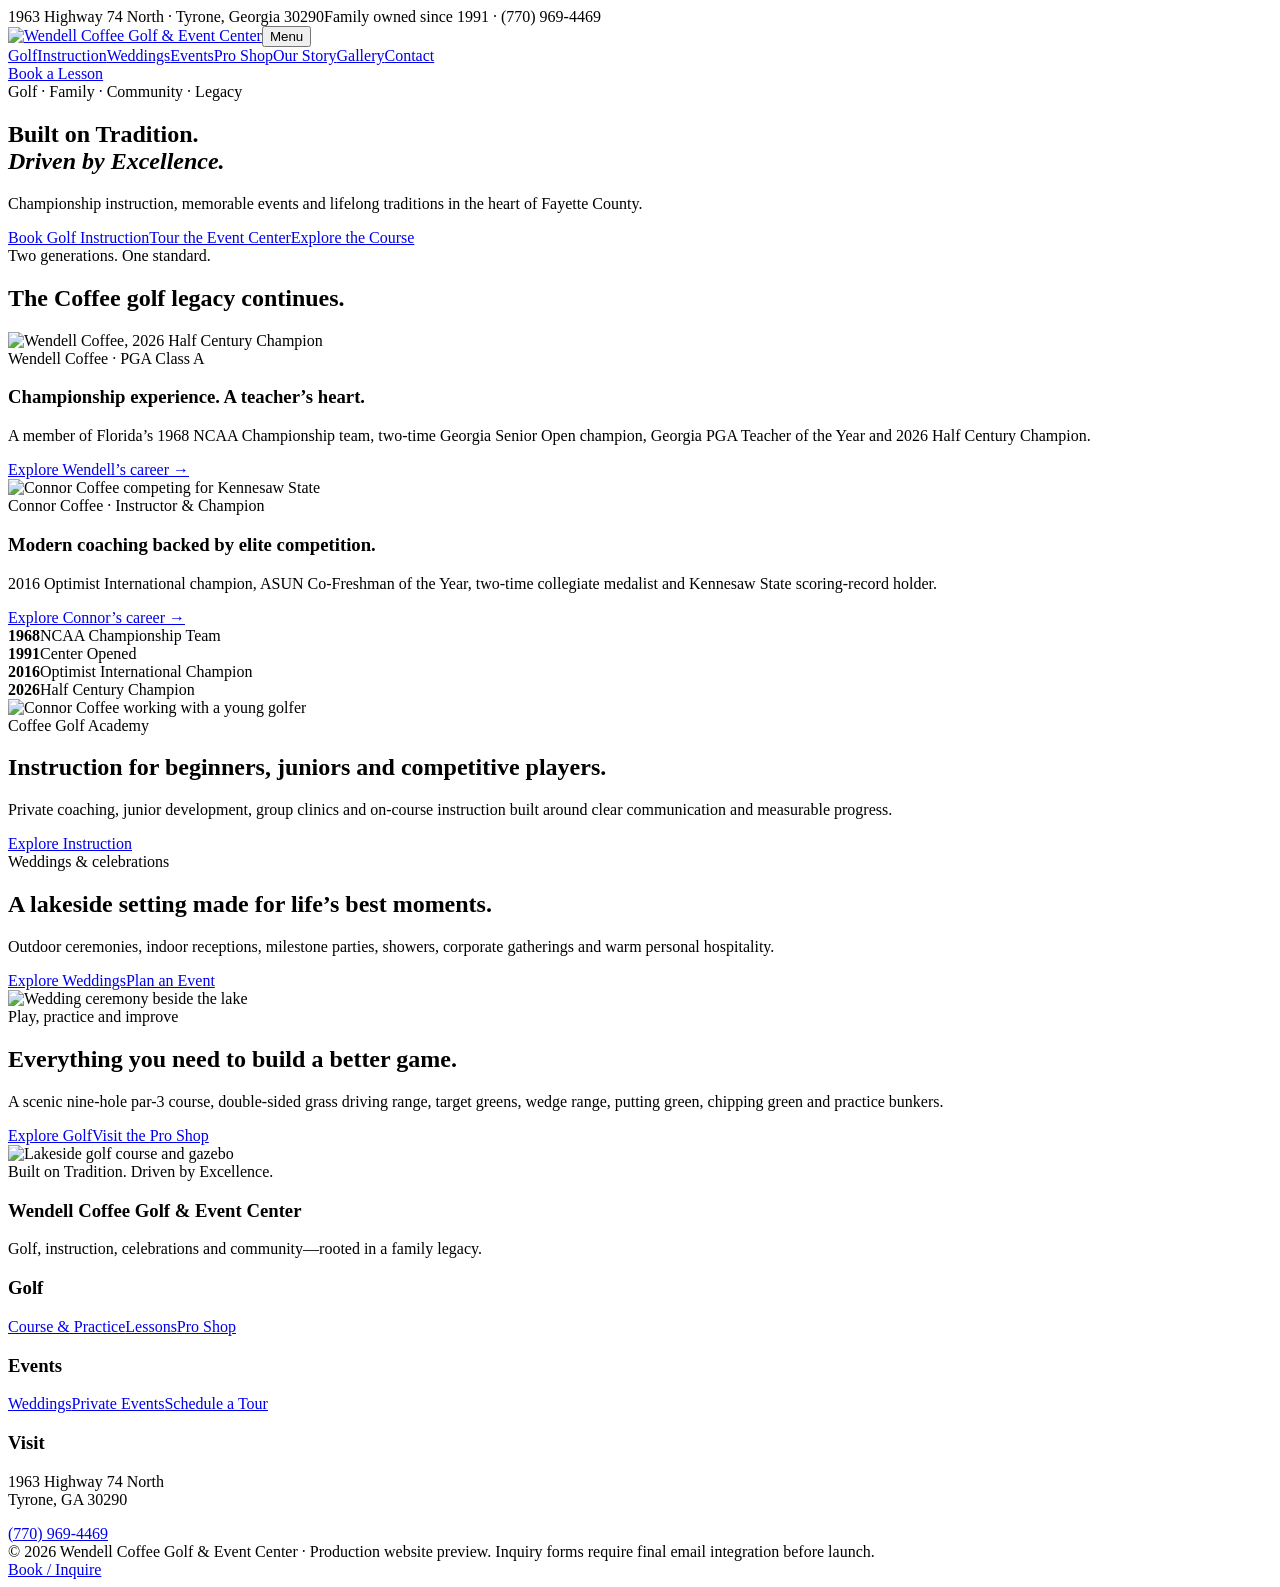
==== index.html @ 365fe8d8 "Add files via upload" ====
<!doctype html><html lang="en"><head><meta charset="utf-8"><meta name="viewport" content="width=device-width,initial-scale=1"><title>Wendell Coffee Golf & Event Center | Tyrone, Georgia</title><meta name="description" content="Golf instruction, par-3 golf, weddings and events in Tyrone, Georgia."><link rel="stylesheet" href="assets/css/site.css?v=12"></head><body><div class="top"><div class="wrap"><span>1963 Highway 74 North · Tyrone, Georgia 30290</span><span>Family owned since 1991 · (770) 969-4469</span></div></div><header class="header"><div class="wrap nav"><a class="brand brand-option3" href="index.html"><img src="assets/images/logo-option3-approved.png" alt="Wendell Coffee Golf &amp; Event Center"></a><button class="menuBtn" aria-label="Open navigation">Menu</button><nav class="links"><a href="golf.html">Golf</a><a href="academy.html">Instruction</a><a href="weddings.html">Weddings</a><a href="events.html">Events</a><a href="pro-shop.html">Pro Shop</a><a href="legacy.html">Our Story</a><a href="gallery.html">Gallery</a><a href="contact.html">Contact</a></nav><a class="btn gold" href="contact.html#lesson">Book a Lesson</a></div></header><section class="hero hero-v4" style="background-image:url('assets/images/par3-hero-ai.jpg')"><div class="wrap content"><div class="eyebrow">Golf · Family · Community · Legacy</div><h1>Built on Tradition.<br><em>Driven by Excellence.</em></h1><p>Championship instruction, memorable events and lifelong traditions in the heart of Fayette County.</p><div class="actions"><a class="btn gold" href="academy.html">Book Golf Instruction</a><a class="btn light" href="weddings.html">Tour the Event Center</a><a class="btn light" href="golf.html">Explore the Course</a></div></div></section>
<section class="section"><div class="wrap"><div class="eyebrow center">Two generations. One standard.</div><h2 class="center headline">The Coffee golf legacy continues.</h2><div class="profile-grid"><article class="profile-card"><img src="assets/images/wendell-2026.jpg" alt="Wendell Coffee, 2026 Half Century Champion"><div><div class="eyebrow">Wendell Coffee · PGA Class A</div><h3>Championship experience. A teacher’s heart.</h3><p>A member of Florida’s 1968 NCAA Championship team, two-time Georgia Senior Open champion, Georgia PGA Teacher of the Year and 2026 Half Century Champion.</p><a class="textlink" href="legacy.html#wendell">Explore Wendell’s career →</a></div></article><article class="profile-card"><img src="assets/images/connor-action-new.png" alt="Connor Coffee competing for Kennesaw State"><div><div class="eyebrow">Connor Coffee · Instructor & Champion</div><h3>Modern coaching backed by elite competition.</h3><p>2016 Optimist International champion, ASUN Co-Freshman of the Year, two-time collegiate medalist and Kennesaw State scoring-record holder.</p><a class="textlink" href="legacy.html#connor">Explore Connor’s career →</a></div></article></div><div class="stats home-stats"><div class="stat"><strong>1968</strong><span>NCAA Championship Team</span></div><div class="stat"><strong>1991</strong><span>Center Opened</span></div><div class="stat"><strong>2016</strong><span>Optimist International Champion</span></div><div class="stat"><strong>2026</strong><span>Half Century Champion</span></div></div></div></section>
<section class="section soft"><div class="wrap media-feature"><div class="media-frame contain"><img src="assets/images/connor-hero.jpg" alt="Connor Coffee working with a young golfer"></div><div><div class="eyebrow">Coffee Golf Academy</div><h2>Instruction for beginners, juniors and competitive players.</h2><p class="lead">Private coaching, junior development, group clinics and on-course instruction built around clear communication and measurable progress.</p><div class="actions"><a class="btn dark" href="academy.html">Explore Instruction</a></div></div></div></section>
<section class="section"><div class="wrap media-feature reverse"><div><div class="eyebrow">Weddings & celebrations</div><h2>A lakeside setting made for life’s best moments.</h2><p class="lead">Outdoor ceremonies, indoor receptions, milestone parties, showers, corporate gatherings and warm personal hospitality.</p><div class="actions"><a class="btn gold" href="weddings.html">Explore Weddings</a><a class="btn dark" href="events.html">Plan an Event</a></div></div><div class="media-frame contain"><img src="assets/images/wedding-lake-new.png" alt="Wedding ceremony beside the lake"></div></div></section>
<section class="section dark"><div class="wrap split reverse"><div><div class="eyebrow">Play, practice and improve</div><h2>Everything you need to build a better game.</h2><p class="lead">A scenic nine-hole par-3 course, double-sided grass driving range, target greens, wedge range, putting green, chipping green and practice bunkers.</p><div class="actions"><a class="btn gold" href="golf.html">Explore Golf</a><a class="btn light" href="pro-shop.html">Visit the Pro Shop</a></div></div><img class="wide" src="assets/images/course-lake.jpg" alt="Lakeside golf course and gazebo"></div></section><footer class="footer"><div class="wrap"><div class="footergrid"><div><div class="eyebrow">Built on Tradition. Driven by Excellence.</div><h3>Wendell Coffee Golf & Event Center</h3><p>Golf, instruction, celebrations and community—rooted in a family legacy.</p></div><div><h3>Golf</h3><a href="golf.html">Course & Practice</a><a href="academy.html">Lessons</a><a href="pro-shop.html">Pro Shop</a></div><div><h3>Events</h3><a href="weddings.html">Weddings</a><a href="events.html">Private Events</a><a href="contact.html">Schedule a Tour</a></div><div><h3>Visit</h3><p>1963 Highway 74 North<br>Tyrone, GA 30290</p><a href="tel:17709694469">(770) 969-4469</a></div></div><div class="copy">© 2026 Wendell Coffee Golf & Event Center · Production website preview. Inquiry forms require final email integration before launch.</div></div></footer><div class="mobileCta"><a class="btn gold" href="contact.html">Book / Inquire</a></div><script src="assets/js/site.js?v=12"></script></body></html>
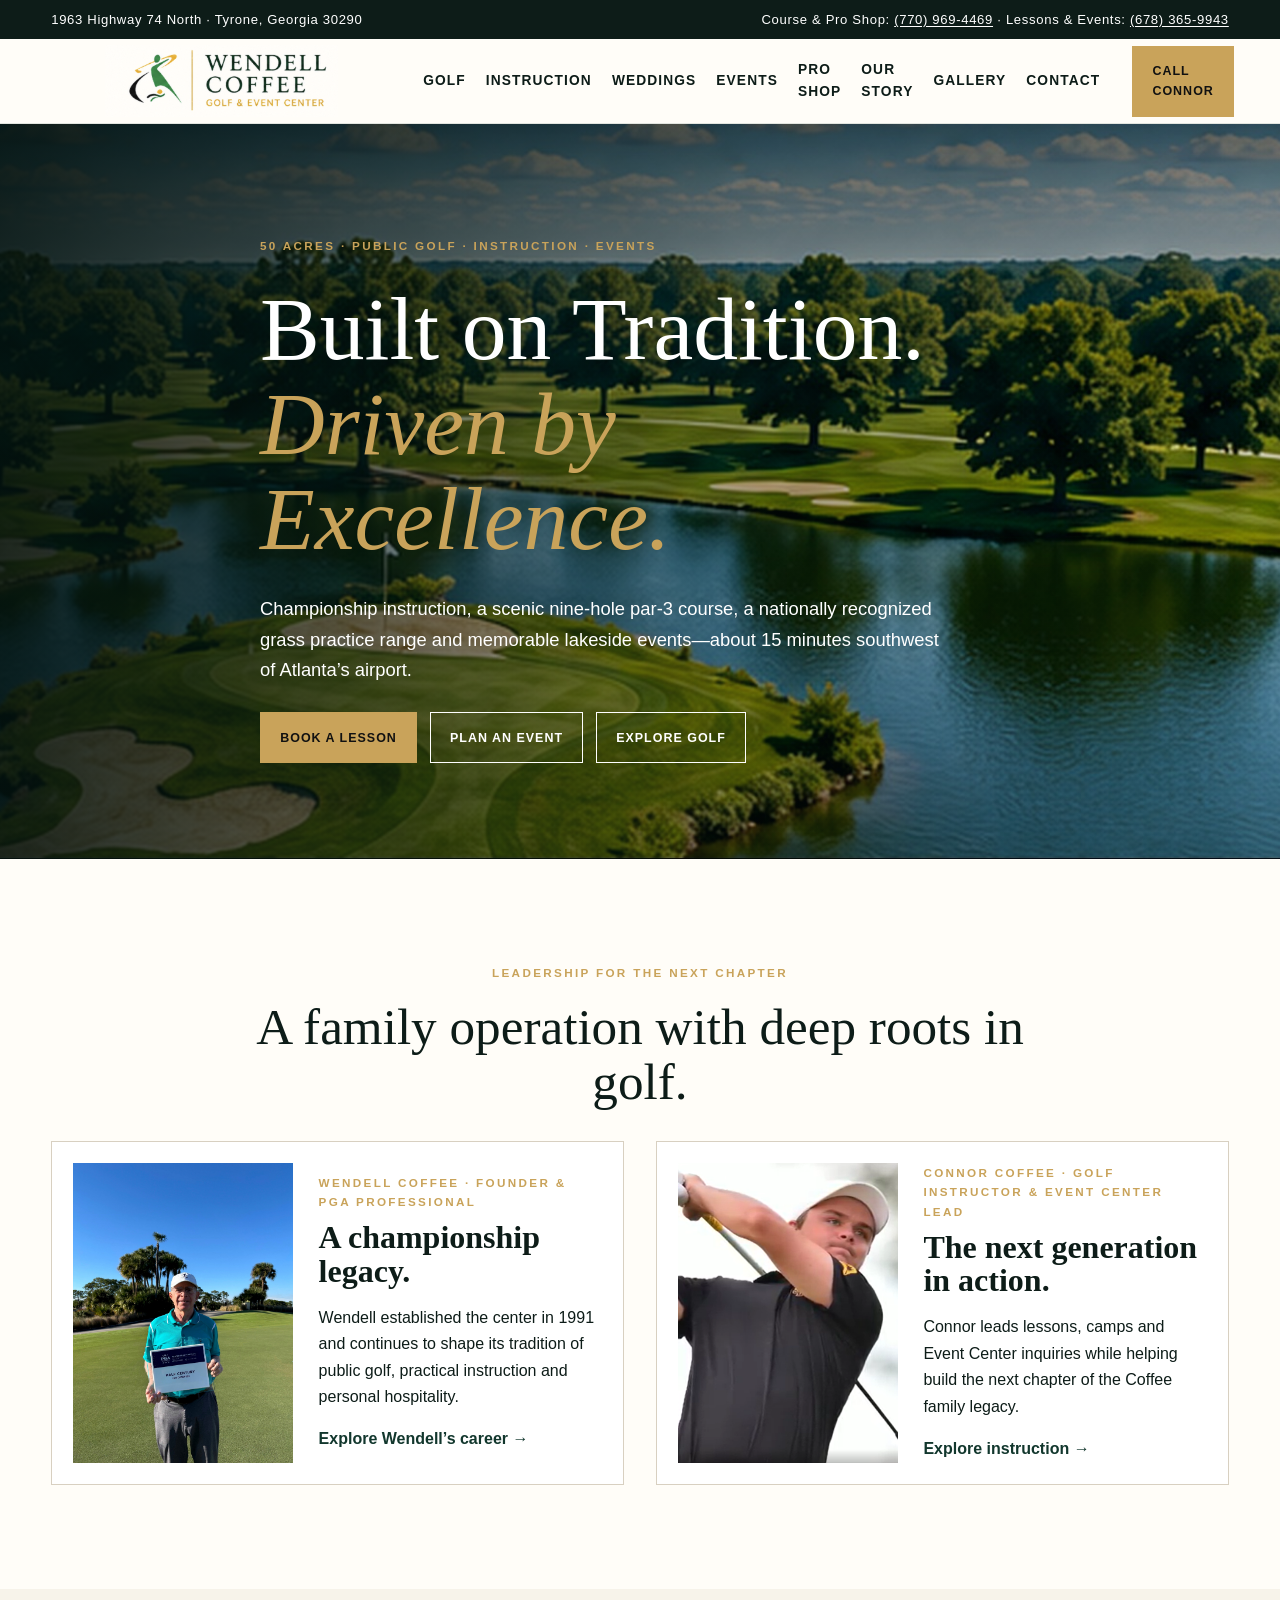
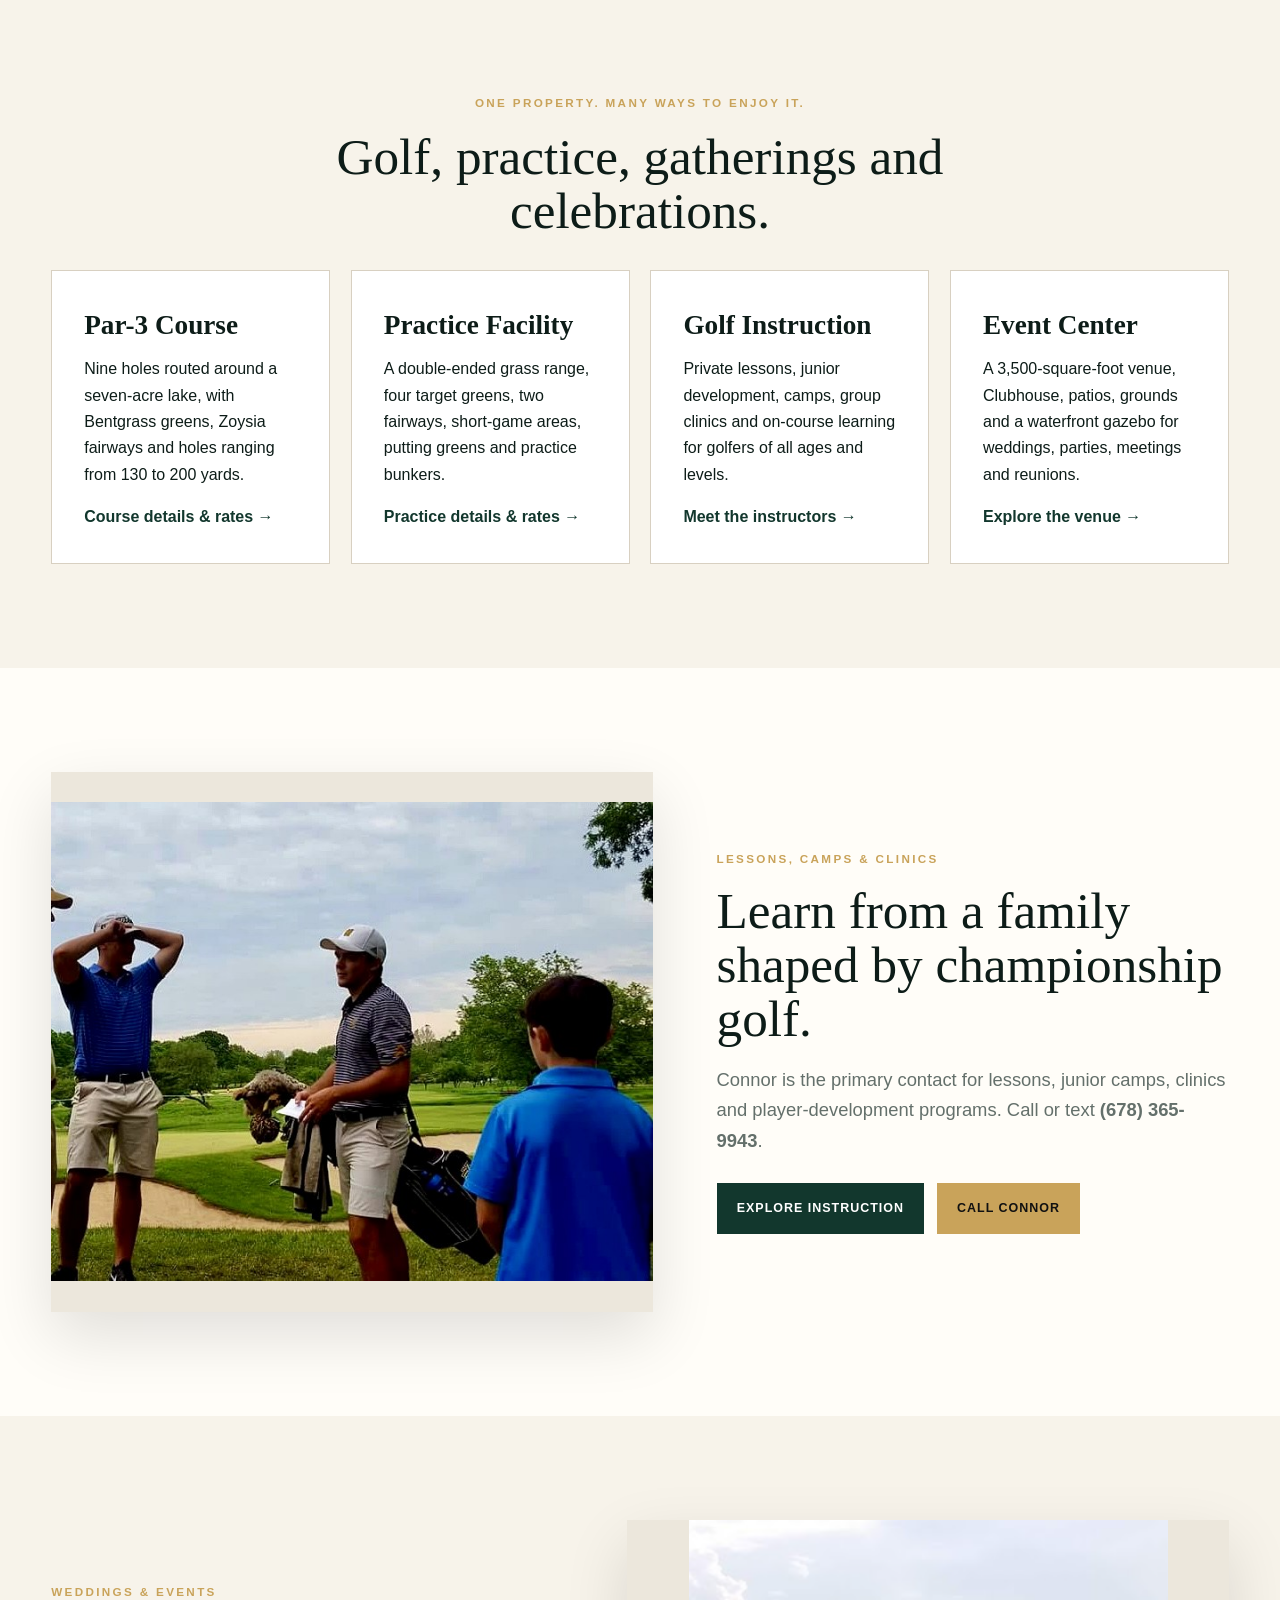
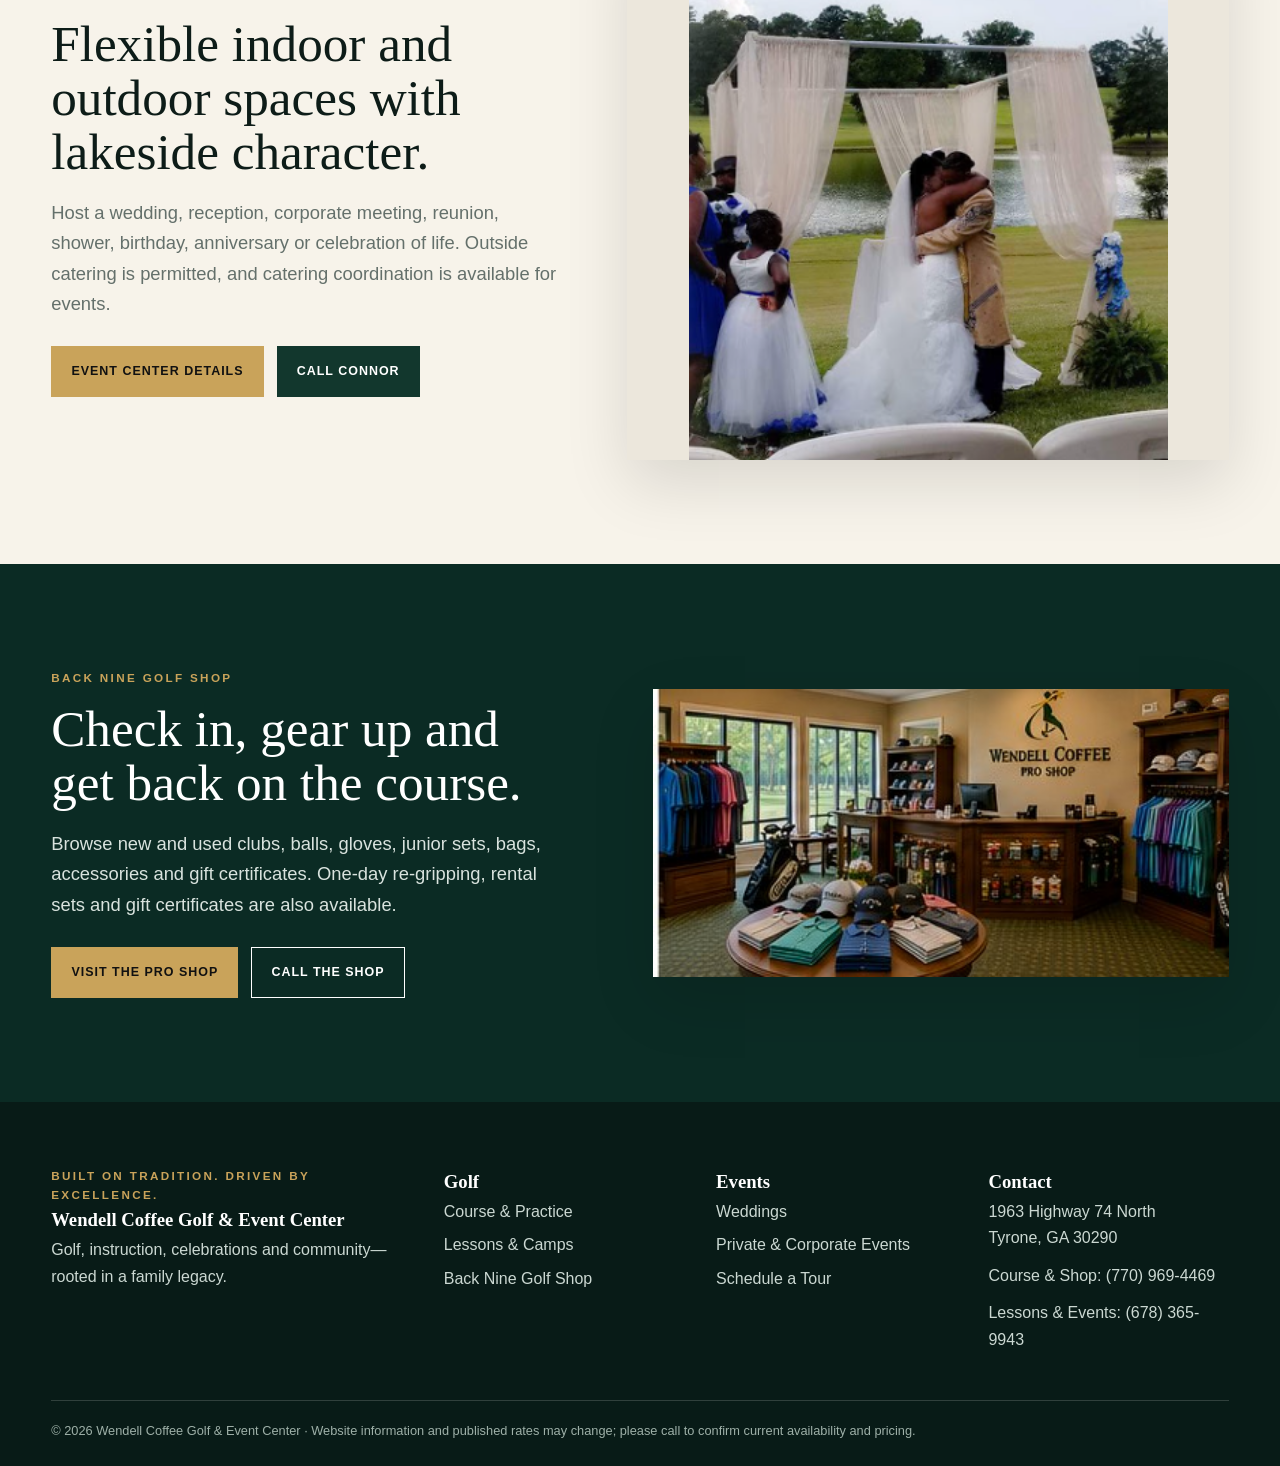
==== commit 35187781: "UPDATED FILES" ====
--- a/index.html
+++ b/index.html
@@ -1,5 +1,6 @@
-<!doctype html><html lang="en"><head><meta charset="utf-8"><meta name="viewport" content="width=device-width,initial-scale=1"><title>Wendell Coffee Golf & Event Center | Tyrone, Georgia</title><meta name="description" content="Golf instruction, par-3 golf, weddings and events in Tyrone, Georgia."><link rel="stylesheet" href="assets/css/site.css?v=12"></head><body><div class="top"><div class="wrap"><span>1963 Highway 74 North · Tyrone, Georgia 30290</span><span>Family owned since 1991 · (770) 969-4469</span></div></div><header class="header"><div class="wrap nav"><a class="brand brand-option3" href="index.html"><img src="assets/images/logo-option3-approved.png" alt="Wendell Coffee Golf &amp; Event Center"></a><button class="menuBtn" aria-label="Open navigation">Menu</button><nav class="links"><a href="golf.html">Golf</a><a href="academy.html">Instruction</a><a href="weddings.html">Weddings</a><a href="events.html">Events</a><a href="pro-shop.html">Pro Shop</a><a href="legacy.html">Our Story</a><a href="gallery.html">Gallery</a><a href="contact.html">Contact</a></nav><a class="btn gold" href="contact.html#lesson">Book a Lesson</a></div></header><section class="hero hero-v4" style="background-image:url('assets/images/par3-hero-ai.jpg')"><div class="wrap content"><div class="eyebrow">Golf · Family · Community · Legacy</div><h1>Built on Tradition.<br><em>Driven by Excellence.</em></h1><p>Championship instruction, memorable events and lifelong traditions in the heart of Fayette County.</p><div class="actions"><a class="btn gold" href="academy.html">Book Golf Instruction</a><a class="btn light" href="weddings.html">Tour the Event Center</a><a class="btn light" href="golf.html">Explore the Course</a></div></div></section>
-<section class="section"><div class="wrap"><div class="eyebrow center">Two generations. One standard.</div><h2 class="center headline">The Coffee golf legacy continues.</h2><div class="profile-grid"><article class="profile-card"><img src="assets/images/wendell-2026.jpg" alt="Wendell Coffee, 2026 Half Century Champion"><div><div class="eyebrow">Wendell Coffee · PGA Class A</div><h3>Championship experience. A teacher’s heart.</h3><p>A member of Florida’s 1968 NCAA Championship team, two-time Georgia Senior Open champion, Georgia PGA Teacher of the Year and 2026 Half Century Champion.</p><a class="textlink" href="legacy.html#wendell">Explore Wendell’s career →</a></div></article><article class="profile-card"><img src="assets/images/connor-action-new.png" alt="Connor Coffee competing for Kennesaw State"><div><div class="eyebrow">Connor Coffee · Instructor & Champion</div><h3>Modern coaching backed by elite competition.</h3><p>2016 Optimist International champion, ASUN Co-Freshman of the Year, two-time collegiate medalist and Kennesaw State scoring-record holder.</p><a class="textlink" href="legacy.html#connor">Explore Connor’s career →</a></div></article></div><div class="stats home-stats"><div class="stat"><strong>1968</strong><span>NCAA Championship Team</span></div><div class="stat"><strong>1991</strong><span>Center Opened</span></div><div class="stat"><strong>2016</strong><span>Optimist International Champion</span></div><div class="stat"><strong>2026</strong><span>Half Century Champion</span></div></div></div></section>
-<section class="section soft"><div class="wrap media-feature"><div class="media-frame contain"><img src="assets/images/connor-hero.jpg" alt="Connor Coffee working with a young golfer"></div><div><div class="eyebrow">Coffee Golf Academy</div><h2>Instruction for beginners, juniors and competitive players.</h2><p class="lead">Private coaching, junior development, group clinics and on-course instruction built around clear communication and measurable progress.</p><div class="actions"><a class="btn dark" href="academy.html">Explore Instruction</a></div></div></div></section>
-<section class="section"><div class="wrap media-feature reverse"><div><div class="eyebrow">Weddings & celebrations</div><h2>A lakeside setting made for life’s best moments.</h2><p class="lead">Outdoor ceremonies, indoor receptions, milestone parties, showers, corporate gatherings and warm personal hospitality.</p><div class="actions"><a class="btn gold" href="weddings.html">Explore Weddings</a><a class="btn dark" href="events.html">Plan an Event</a></div></div><div class="media-frame contain"><img src="assets/images/wedding-lake-new.png" alt="Wedding ceremony beside the lake"></div></div></section>
-<section class="section dark"><div class="wrap split reverse"><div><div class="eyebrow">Play, practice and improve</div><h2>Everything you need to build a better game.</h2><p class="lead">A scenic nine-hole par-3 course, double-sided grass driving range, target greens, wedge range, putting green, chipping green and practice bunkers.</p><div class="actions"><a class="btn gold" href="golf.html">Explore Golf</a><a class="btn light" href="pro-shop.html">Visit the Pro Shop</a></div></div><img class="wide" src="assets/images/course-lake.jpg" alt="Lakeside golf course and gazebo"></div></section><footer class="footer"><div class="wrap"><div class="footergrid"><div><div class="eyebrow">Built on Tradition. Driven by Excellence.</div><h3>Wendell Coffee Golf & Event Center</h3><p>Golf, instruction, celebrations and community—rooted in a family legacy.</p></div><div><h3>Golf</h3><a href="golf.html">Course & Practice</a><a href="academy.html">Lessons</a><a href="pro-shop.html">Pro Shop</a></div><div><h3>Events</h3><a href="weddings.html">Weddings</a><a href="events.html">Private Events</a><a href="contact.html">Schedule a Tour</a></div><div><h3>Visit</h3><p>1963 Highway 74 North<br>Tyrone, GA 30290</p><a href="tel:17709694469">(770) 969-4469</a></div></div><div class="copy">© 2026 Wendell Coffee Golf & Event Center · Production website preview. Inquiry forms require final email integration before launch.</div></div></footer><div class="mobileCta"><a class="btn gold" href="contact.html">Book / Inquire</a></div><script src="assets/js/site.js?v=12"></script></body></html>+<!doctype html><html lang="en"><head><meta charset="utf-8"><meta name="viewport" content="width=device-width,initial-scale=1"><title>Wendell Coffee Golf & Event Center | Tyrone, Georgia</title><meta name="description" content="Public par-3 golf, grass practice range, golf instruction, weddings and private events in Tyrone, Georgia."><link rel="stylesheet" href="assets/css/site.css?v=14"></head><body class=""><div class="top"><div class="wrap"><span>1963 Highway 74 North · Tyrone, Georgia 30290</span><span>Course & Pro Shop: <a href="tel:17709694469">(770) 969-4469</a> · Lessons & Events: <a href="tel:16783659943">(678) 365-9943</a></span></div></div><header class="header"><div class="wrap nav"><a class="brand brand-option3" href="index.html"><img src="assets/images/logo-option3-approved.png" alt="Wendell Coffee Golf &amp; Event Center"></a><button class="menuBtn" aria-label="Open navigation">Menu</button><nav class="links"><a href="golf.html">Golf</a><a href="academy.html">Instruction</a><a href="weddings.html">Weddings</a><a href="events.html">Events</a><a href="pro-shop.html">Pro Shop</a><a href="legacy.html">Our Story</a><a href="gallery.html">Gallery</a><a href="contact.html">Contact</a></nav><a class="btn gold" href="tel:16783659943">Call Connor</a></div></header><section class="hero hero-v4" style="background-image:url('assets/images/par3-hero-ai.jpg')"><div class="wrap content"><div class="eyebrow">50 acres · Public golf · Instruction · Events</div><h1>Built on Tradition.<br><em>Driven by Excellence.</em></h1><p>Championship instruction, a scenic nine-hole par-3 course, a nationally recognized grass practice range and memorable lakeside events—about 15 minutes southwest of Atlanta’s airport.</p><div class="actions"><a class="btn gold" href="tel:16783659943">Book a Lesson</a><a class="btn light" href="events.html">Plan an Event</a><a class="btn light" href="golf.html">Explore Golf</a></div></div></section>
+<section class="section"><div class="wrap"><div class="eyebrow center">Leadership for the next chapter</div><h2 class="center headline">A family operation with deep roots in golf.</h2><div class="profile-grid"><article class="profile-card"><img src="assets/images/wendell-2026.jpg" alt="Wendell Coffee"><div><div class="eyebrow">Wendell Coffee · Founder & PGA Professional</div><h3>A championship legacy.</h3><p>Wendell established the center in 1991 and continues to shape its tradition of public golf, practical instruction and personal hospitality.</p><a class="textlink" href="legacy.html#wendell">Explore Wendell’s career →</a></div></article><article class="profile-card"><img src="assets/images/connor-action-new.png" alt="Connor Coffee"><div><div class="eyebrow">Connor Coffee · Golf Instructor & Event Center Lead</div><h3>The next generation in action.</h3><p>Connor leads lessons, camps and Event Center inquiries while helping build the next chapter of the Coffee family legacy.</p><a class="textlink" href="academy.html">Explore instruction →</a></div></article></div></div></section>
+<section class="section soft"><div class="wrap"><div class="eyebrow center">One property. Many ways to enjoy it.</div><h2 class="center headline">Golf, practice, gatherings and celebrations.</h2><div class="cards four"><article class="card"><h3>Par-3 Course</h3><p>Nine holes routed around a seven-acre lake, with Bentgrass greens, Zoysia fairways and holes ranging from 130 to 200 yards.</p><a class="textlink" href="golf.html">Course details & rates →</a></article><article class="card"><h3>Practice Facility</h3><p>A double-ended grass range, four target greens, two fairways, short-game areas, putting greens and practice bunkers.</p><a class="textlink" href="golf.html#range">Practice details & rates →</a></article><article class="card"><h3>Golf Instruction</h3><p>Private lessons, junior development, camps, group clinics and on-course learning for golfers of all ages and levels.</p><a class="textlink" href="academy.html">Meet the instructors →</a></article><article class="card"><h3>Event Center</h3><p>A 3,500-square-foot venue, Clubhouse, patios, grounds and a waterfront gazebo for weddings, parties, meetings and reunions.</p><a class="textlink" href="events.html">Explore the venue →</a></article></div></div></section>
+<section class="section"><div class="wrap media-feature"><div class="media-frame contain"><img src="assets/images/connor-hero.jpg" alt="Golf instruction with Connor Coffee"></div><div><div class="eyebrow">Lessons, camps & clinics</div><h2>Learn from a family shaped by championship golf.</h2><p class="lead">Connor is the primary contact for lessons, junior camps, clinics and player-development programs. Call or text <a href="tel:16783659943"><strong>(678) 365-9943</strong></a>.</p><div class="actions"><a class="btn dark" href="academy.html">Explore Instruction</a><a class="btn gold" href="tel:16783659943">Call Connor</a></div></div></div></section>
+<section class="section soft"><div class="wrap media-feature reverse"><div><div class="eyebrow">Weddings & events</div><h2>Flexible indoor and outdoor spaces with lakeside character.</h2><p class="lead">Host a wedding, reception, corporate meeting, reunion, shower, birthday, anniversary or celebration of life. Outside catering is permitted, and catering coordination is available for events.</p><div class="actions"><a class="btn gold" href="events.html">Event Center Details</a><a class="btn dark" href="tel:16783659943">Call Connor</a></div></div><div class="media-frame contain"><img src="assets/images/wedding-lake-new.png" alt="Lakeside wedding ceremony"></div></div></section>
+<section class="section dark"><div class="wrap split reverse"><div><div class="eyebrow">Back Nine Golf Shop</div><h2>Check in, gear up and get back on the course.</h2><p class="lead">Browse new and used clubs, balls, gloves, junior sets, bags, accessories and gift certificates. One-day re-gripping, rental sets and gift certificates are also available.</p><div class="actions"><a class="btn gold" href="pro-shop.html">Visit the Pro Shop</a><a class="btn light" href="tel:17709694469">Call the Shop</a></div></div><img class="wide" src="assets/images/proshop-interior.jpg" alt="Back Nine Golf Shop"></div></section><footer class="footer"><div class="wrap"><div class="footergrid"><div><div class="eyebrow">Built on Tradition. Driven by Excellence.</div><h3>Wendell Coffee Golf &amp; Event Center</h3><p>Golf, instruction, celebrations and community—rooted in a family legacy.</p></div><div><h3>Golf</h3><a href="golf.html">Course & Practice</a><a href="academy.html">Lessons & Camps</a><a href="pro-shop.html">Back Nine Golf Shop</a></div><div><h3>Events</h3><a href="weddings.html">Weddings</a><a href="events.html">Private & Corporate Events</a><a href="contact.html">Schedule a Tour</a></div><div><h3>Contact</h3><p>1963 Highway 74 North<br>Tyrone, GA 30290</p><a href="tel:17709694469">Course & Shop: (770) 969-4469</a><a href="tel:16783659943">Lessons & Events: (678) 365-9943</a></div></div><div class="copy">© 2026 Wendell Coffee Golf & Event Center · Website information and published rates may change; please call to confirm current availability and pricing.</div></div></footer><div class="mobileCta"><a class="btn gold" href="tel:16783659943">Call Connor</a></div><script src="assets/js/site.js?v=14"></script></body></html>
--- a/assets/css/site.css
+++ b/assets/css/site.css
@@ -0,0 +1,49 @@
+
+:root{--ink:#0d1c18;--forest:#12372d;--forest2:#0b2b24;--gold:#c9a35a;--ivory:#f7f3ea;--paper:#fffdf8;--muted:#64706b;--line:#d8d0c1;--shadow:0 24px 60px rgba(0,0,0,.12)}
+*{box-sizing:border-box}html{scroll-behavior:smooth}body{margin:0;font-family:Inter,Arial,sans-serif;color:var(--ink);background:var(--paper);line-height:1.65}img{display:block;width:100%}a{color:inherit;text-decoration:none}.wrap{width:min(1180px,92vw);margin:auto}.top{background:var(--ink);color:#fff;font-size:.82rem;letter-spacing:.05em}.top .wrap{display:flex;justify-content:space-between;padding:.55rem 0}.header{position:sticky;top:0;z-index:20;background:rgba(255,253,248,.96);backdrop-filter:blur(14px);border-bottom:1px solid rgba(18,55,45,.12)}.nav{display:flex;align-items:center;gap:2rem;min-height:84px}.brand{display:flex;align-items:center;gap:.9rem;margin-right:auto}.brand img{width:56px;height:56px;object-fit:contain}.brand strong{display:block;font-family:Georgia,serif;font-size:1.18rem;letter-spacing:.03em}.brand small{display:block;text-transform:uppercase;letter-spacing:.15em;font-size:.65rem}.links{display:flex;gap:1.25rem;align-items:center}.links a{font-size:.86rem;text-transform:uppercase;letter-spacing:.08em;font-weight:700}.links a:hover{color:var(--gold)}.menuBtn{display:none}.btn{display:inline-flex;align-items:center;justify-content:center;padding:.88rem 1.2rem;border:1px solid var(--forest);font-weight:800;text-transform:uppercase;letter-spacing:.08em;font-size:.78rem;transition:.25s}.btn:hover{transform:translateY(-2px)}.btn.gold{background:var(--gold);border-color:var(--gold);color:#111}.btn.dark{background:var(--forest);color:#fff}.btn.light{border-color:#fff;color:#fff}.hero{min-height:78vh;display:flex;align-items:flex-end;position:relative;background-size:cover;background-position:center}.hero:after{content:"";position:absolute;inset:0;background:linear-gradient(90deg,rgba(3,18,15,.88),rgba(3,18,15,.3) 60%,rgba(3,18,15,.15))}.hero .content{position:relative;z-index:1;color:#fff;padding:7rem 0 6rem;max-width:760px}.eyebrow{text-transform:uppercase;letter-spacing:.2em;font-weight:800;font-size:.73rem;color:var(--gold)}h1,h2,h3{font-family:Georgia,serif;line-height:1.06;margin:.3em 0}.hero h1{font-size:clamp(3rem,7vw,6.8rem);font-weight:500}.hero h1 em{color:var(--gold);font-weight:400}.hero p{font-size:1.15rem;max-width:680px}.actions{display:flex;gap:.8rem;flex-wrap:wrap;margin-top:1.7rem}.section{padding:6.5rem 0}.section.dark{background:var(--forest2);color:#fff}.section.soft{background:var(--ivory)}.section h2{font-size:clamp(2.2rem,4vw,4.4rem);font-weight:500}.lead{font-size:1.15rem;color:var(--muted)}.dark .lead{color:#d9e3de}.split{display:grid;grid-template-columns:1.05fr .95fr;gap:5rem;align-items:center}.split.reverse{grid-template-columns:.95fr 1.05fr}.portrait{min-height:580px;object-fit:cover;box-shadow:var(--shadow)}.wide{aspect-ratio:16/8;object-fit:cover;box-shadow:var(--shadow)}.story-image{min-height:520px;object-fit:cover}.feature-band{position:relative;min-height:620px;background-size:cover;background-position:center;display:flex;align-items:center}.feature-band:after{content:"";position:absolute;inset:0;background:linear-gradient(90deg,rgba(5,20,16,.86),rgba(5,20,16,.2))}.feature-band .panel{position:relative;z-index:1;color:#fff;width:min(600px,90vw);margin-left:max(4vw,calc((100vw - 1180px)/2));padding:3rem;background:rgba(7,31,25,.72);border-left:4px solid var(--gold);backdrop-filter:blur(8px)}.feature-band h2{font-size:clamp(2.4rem,5vw,4.8rem)}.stats{display:flex;justify-content:space-between;gap:1rem;flex-wrap:wrap;border-top:1px solid rgba(255,255,255,.25);border-bottom:1px solid rgba(255,255,255,.25);padding:2rem 0}.stat strong{display:block;font-family:Georgia,serif;font-size:2.6rem;color:var(--gold)}.stat span{font-size:.8rem;text-transform:uppercase;letter-spacing:.11em}.pagehero{min-height:56vh;display:flex;align-items:flex-end;position:relative;background-size:cover;background-position:center}.pagehero:after{content:"";position:absolute;inset:0;background:linear-gradient(0deg,rgba(3,20,16,.9),rgba(3,20,16,.12))}.pagehero .content{position:relative;z-index:1;color:#fff;padding:5rem 0}.pagehero h1{font-size:clamp(3.1rem,6vw,6rem)}.stack{display:flex;flex-direction:column;gap:6rem}.stack article{display:grid;grid-template-columns:1.1fr .9fr;gap:4rem;align-items:center}.stack article:nth-child(even){grid-template-columns:.9fr 1.1fr}.stack article:nth-child(even) img{order:2}.stack img{aspect-ratio:16/10;object-fit:cover;box-shadow:var(--shadow)}.timeline{border-left:2px solid var(--gold);padding-left:2rem}.timeline .item{margin:0 0 2.4rem}.timeline strong{color:var(--gold);font-size:1.4rem}.quote{font-family:Georgia,serif;font-size:2rem;line-height:1.3;border-left:4px solid var(--gold);padding-left:2rem}.gallery-flow{display:flex;flex-direction:column;gap:5rem}.gallery-item{display:grid;grid-template-columns:1fr .65fr;gap:3rem;align-items:center}.gallery-item:nth-child(even){grid-template-columns:.65fr 1fr}.gallery-item:nth-child(even) img{order:2}.gallery-item img{max-height:760px;object-fit:cover;box-shadow:var(--shadow)}.caption h3{font-size:2rem}.tag{font-size:.75rem;text-transform:uppercase;letter-spacing:.16em;color:var(--gold);font-weight:800}.form{display:grid;gap:1rem}.form input,.form textarea,.form select{padding:1rem;border:1px solid var(--line);background:#fff;font:inherit}.form textarea{min-height:150px}.footer{background:#081b17;color:#fff;padding:4rem 0 1.5rem}.footergrid{display:grid;grid-template-columns:1.5fr 1fr 1fr 1fr;gap:2rem}.footer a,.footer p{display:block;color:#cbd8d2;margin:.45rem 0}.copy{border-top:1px solid rgba(255,255,255,.16);margin-top:2.5rem;padding-top:1.2rem;color:#9eb0a8;font-size:.8rem}.notice{background:#f0e6d1;border-left:4px solid var(--gold);padding:1rem 1.2rem}.cards{display:grid;grid-template-columns:repeat(3,1fr);gap:1.3rem}.card{background:#fff;padding:2rem;border:1px solid var(--line)}.card h3{font-size:1.7rem}.mobileCta{display:none}
+@media(max-width:900px){.links{display:none;position:absolute;left:0;right:0;top:84px;background:var(--paper);padding:1rem 4vw;flex-direction:column;align-items:flex-start;border-bottom:1px solid var(--line)}.links.open{display:flex}.menuBtn{display:block;border:1px solid var(--forest);background:transparent;padding:.7rem}.nav>.btn{display:none}.split,.split.reverse,.stack article,.stack article:nth-child(even),.gallery-item,.gallery-item:nth-child(even),.footergrid,.cards{grid-template-columns:1fr}.stack article:nth-child(even) img,.gallery-item:nth-child(even) img{order:0}.hero{min-height:70vh}.hero .content{padding:5rem 0}.section{padding:4.2rem 0}.portrait{min-height:420px}.feature-band .panel{margin:2rem;width:auto}.top .wrap{flex-direction:column;gap:.2rem}.mobileCta{display:block;position:fixed;bottom:16px;right:16px;z-index:30}.mobileCta .btn{box-shadow:0 8px 25px rgba(0,0,0,.25)}}
+
+/* v4 refinement */
+.hero-v4{background-position:center 48%}.center{text-align:center}.headline{max-width:820px;margin:.35em auto 2rem}.profile-grid{display:grid;grid-template-columns:1fr 1fr;gap:2rem}.profile-card{display:grid;grid-template-columns:220px 1fr;gap:1.6rem;align-items:center;border:1px solid var(--line);background:#fff;padding:1.3rem}.profile-card img{width:220px;height:300px;object-fit:cover}.profile-card h3{font-size:2rem}.textlink{font-weight:800;color:var(--forest)}.home-stats{margin-top:3rem;color:var(--ink)}.home-stats .stat span{color:var(--muted)}.media-feature{display:grid;grid-template-columns:1.08fr .92fr;gap:4rem;align-items:center}.media-feature.reverse{grid-template-columns:.92fr 1.08fr}.media-feature.reverse>div:first-child{order:1}.media-feature.reverse>.media-frame{order:2}.media-frame{height:540px;background:#e8e4da;overflow:hidden;box-shadow:var(--shadow)}.media-frame img{width:100%;height:100%;object-fit:cover}.media-frame.contain img{object-fit:contain;background:#ece7dc}.academy-hero{background-position:center 40%}.wedding-pagehero{background-position:center 44%}.portrait-fit{object-position:center 30%}.fit-contain{object-fit:contain!important;background:#eee8dc}.cards.four{grid-template-columns:repeat(4,1fr)}.checklist{padding-left:1.2rem}.checklist li{margin:.5rem 0}.event-grid{display:grid;grid-template-columns:repeat(3,1fr);gap:1.5rem}.event-grid article{background:#fff;border:1px solid var(--line);padding-bottom:1.3rem}.event-grid img{aspect-ratio:4/3;object-fit:cover}.event-grid h3,.event-grid p{margin-left:1.2rem;margin-right:1.2rem}.gallery-grid{display:grid;grid-template-columns:repeat(3,1fr);gap:1.3rem}.gallery-grid figure{margin:0;background:#fff;border:1px solid var(--line);overflow:hidden}.gallery-grid img{width:100%;height:320px;object-fit:cover}.gallery-grid figcaption{padding:1rem 1.1rem;font-family:Georgia,serif;font-size:1.05rem}.gallery-grid figcaption span{display:block;color:var(--gold);font-family:Inter,Arial,sans-serif;text-transform:uppercase;letter-spacing:.14em;font-size:.7rem;font-weight:800;margin-bottom:.25rem}.stack article img.fit-contain{height:520px;aspect-ratio:auto}.pagehero{background-color:#15382f}.pagehero .content{max-width:780px}.pagehero h1{text-shadow:0 3px 20px rgba(0,0,0,.5)}
+@media(max-width:1050px){.profile-card{grid-template-columns:160px 1fr}.profile-card img{width:160px;height:240px}.cards.four{grid-template-columns:repeat(2,1fr)}}
+@media(max-width:900px){.profile-grid,.media-feature,.media-feature.reverse,.event-grid,.gallery-grid{grid-template-columns:1fr}.media-feature.reverse>div:first-child,.media-feature.reverse>.media-frame{order:initial}.profile-card{grid-template-columns:130px 1fr}.profile-card img{width:130px;height:190px}.media-frame{height:380px}.gallery-grid{grid-template-columns:repeat(2,1fr)}.gallery-grid img{height:260px}}
+@media(max-width:580px){.profile-card{grid-template-columns:1fr}.profile-card img{width:100%;height:340px}.cards.four,.gallery-grid{grid-template-columns:1fr}.gallery-grid img{height:300px}}
+
+/* v5 production punch-list refinements */
+.hero-v4{background-position:center 48%}
+.pagehero[style*="par3-hero-ai"]{background-position:center 52%}
+.wedding-pagehero{background-position:center 50%}
+.pagehero[style*="events-reception-ai"]{background-position:center 48%}
+.stack img,.event-grid img,.gallery-grid img{aspect-ratio:16/9;object-fit:cover}
+.stack article img.fit-contain{height:auto;aspect-ratio:16/9;object-fit:cover!important;background:transparent}
+.gallery-grid img{height:auto;aspect-ratio:16/9}
+.event-grid img{height:auto}
+.media-frame img{object-position:center}
+
+/* v6 requested image-fit corrections */
+.gallery-grid img.full-view{object-fit:contain;background:#10251f}
+.stack img.full-view{object-fit:contain!important;background:#10251f}
+.pagehero[style*="events-hero-v6"]{background-position:center 50%}
+
+/* Version 7 refinements */
+.brand img{background:#fffdf8;border-radius:12px;padding:3px;box-shadow:0 1px 5px rgba(0,0,0,.08)}
+.pagehero[style*="events-hero-v7"]{background-position:center 48%}
+
+/* Version 8 refinements */
+.brand img{background:transparent;border-radius:0;padding:0;box-shadow:none;image-rendering:auto}
+.pagehero[style*="events-hero-v8"]{background-position:center 52%}
+
+/* Version 10: selected Option 3 primary logo */
+.brand-option3{display:flex;align-items:center;flex:0 0 auto;margin-right:auto}.brand-option3 img{width:330px;height:auto;max-height:72px;object-fit:contain}@media (max-width:1180px){.brand-option3 img{width:265px}.nav{gap:1rem}}@media (max-width:760px){.brand-option3 img{width:220px;max-height:62px}}@media (max-width:440px){.brand-option3 img{width:185px}}
+
+/* Version 11: approved Option 3 logo image, no overlays */
+.brand-option3{display:flex;align-items:center;flex:0 0 auto;margin-right:auto;overflow:visible}
+.brand-option3 img{display:block;width:340px!important;height:auto!important;max-height:72px!important;object-fit:contain!important;background:transparent!important;border:0!important;border-radius:0!important;padding:0!important;box-shadow:none!important;filter:none!important;mix-blend-mode:normal!important;opacity:1!important}
+@media(max-width:1180px){.brand-option3 img{width:270px!important}}
+@media(max-width:760px){.brand-option3 img{width:220px!important;max-height:62px!important}}
+@media(max-width:440px){.brand-option3 img{width:185px!important}}
+
+/* Version 13: production information, leadership and pricing */
+.top a{color:#fff;text-decoration:underline;text-underline-offset:2px}.leadership-note{margin:2.2rem auto 0;padding:1.5rem 1.8rem;border-left:4px solid var(--gold);background:var(--ivory);max-width:820px}.leadership-note strong{font-family:Georgia,serif;font-size:1.6rem;margin-right:.7rem}.leadership-note span{color:var(--gold);font-weight:800;text-transform:uppercase;letter-spacing:.08em;font-size:.75rem}.leadership-note p{margin:.45rem 0 0}.price-grid{display:grid;grid-template-columns:repeat(4,1fr);gap:1.2rem}.price-card{background:#fff;border:1px solid var(--line);padding:1.6rem;text-align:center}.price-card h3{font-size:1.35rem}.price-card strong{display:block;font-family:Georgia,serif;color:var(--forest);font-size:2.25rem;line-height:1.1;margin:.5rem 0 .1rem}.price-card span{display:block;color:var(--muted);font-size:.85rem;margin-bottom:.5rem}.dark-prices .price-card{background:rgba(255,255,255,.06);border-color:rgba(255,255,255,.2)}.dark-prices .price-card strong{color:var(--gold)}.dark-prices .price-card span{color:#d9e3de}.fineprint{margin:1.5rem auto 0;max-width:900px;color:var(--muted);font-size:.9rem}.dark .fineprint{color:#cbd8d2}.leadership-contact{display:grid;grid-template-columns:repeat(3,1fr);gap:1.4rem}.contact-card{padding:2rem;border:1px solid var(--line);background:#fff}.contact-card.featured{border-top:5px solid var(--gold);box-shadow:var(--shadow)}.contact-card h2{font-size:2.2rem}.footergrid a[href^="tel"]{margin-top:.7rem}.event-grid article{height:100%}.event-grid article p{color:var(--muted)}
+@media(max-width:900px){.price-grid,.leadership-contact{grid-template-columns:1fr 1fr}}
+@media(max-width:580px){.price-grid,.leadership-contact{grid-template-columns:1fr}.top .wrap span:last-child{font-size:.76rem}}
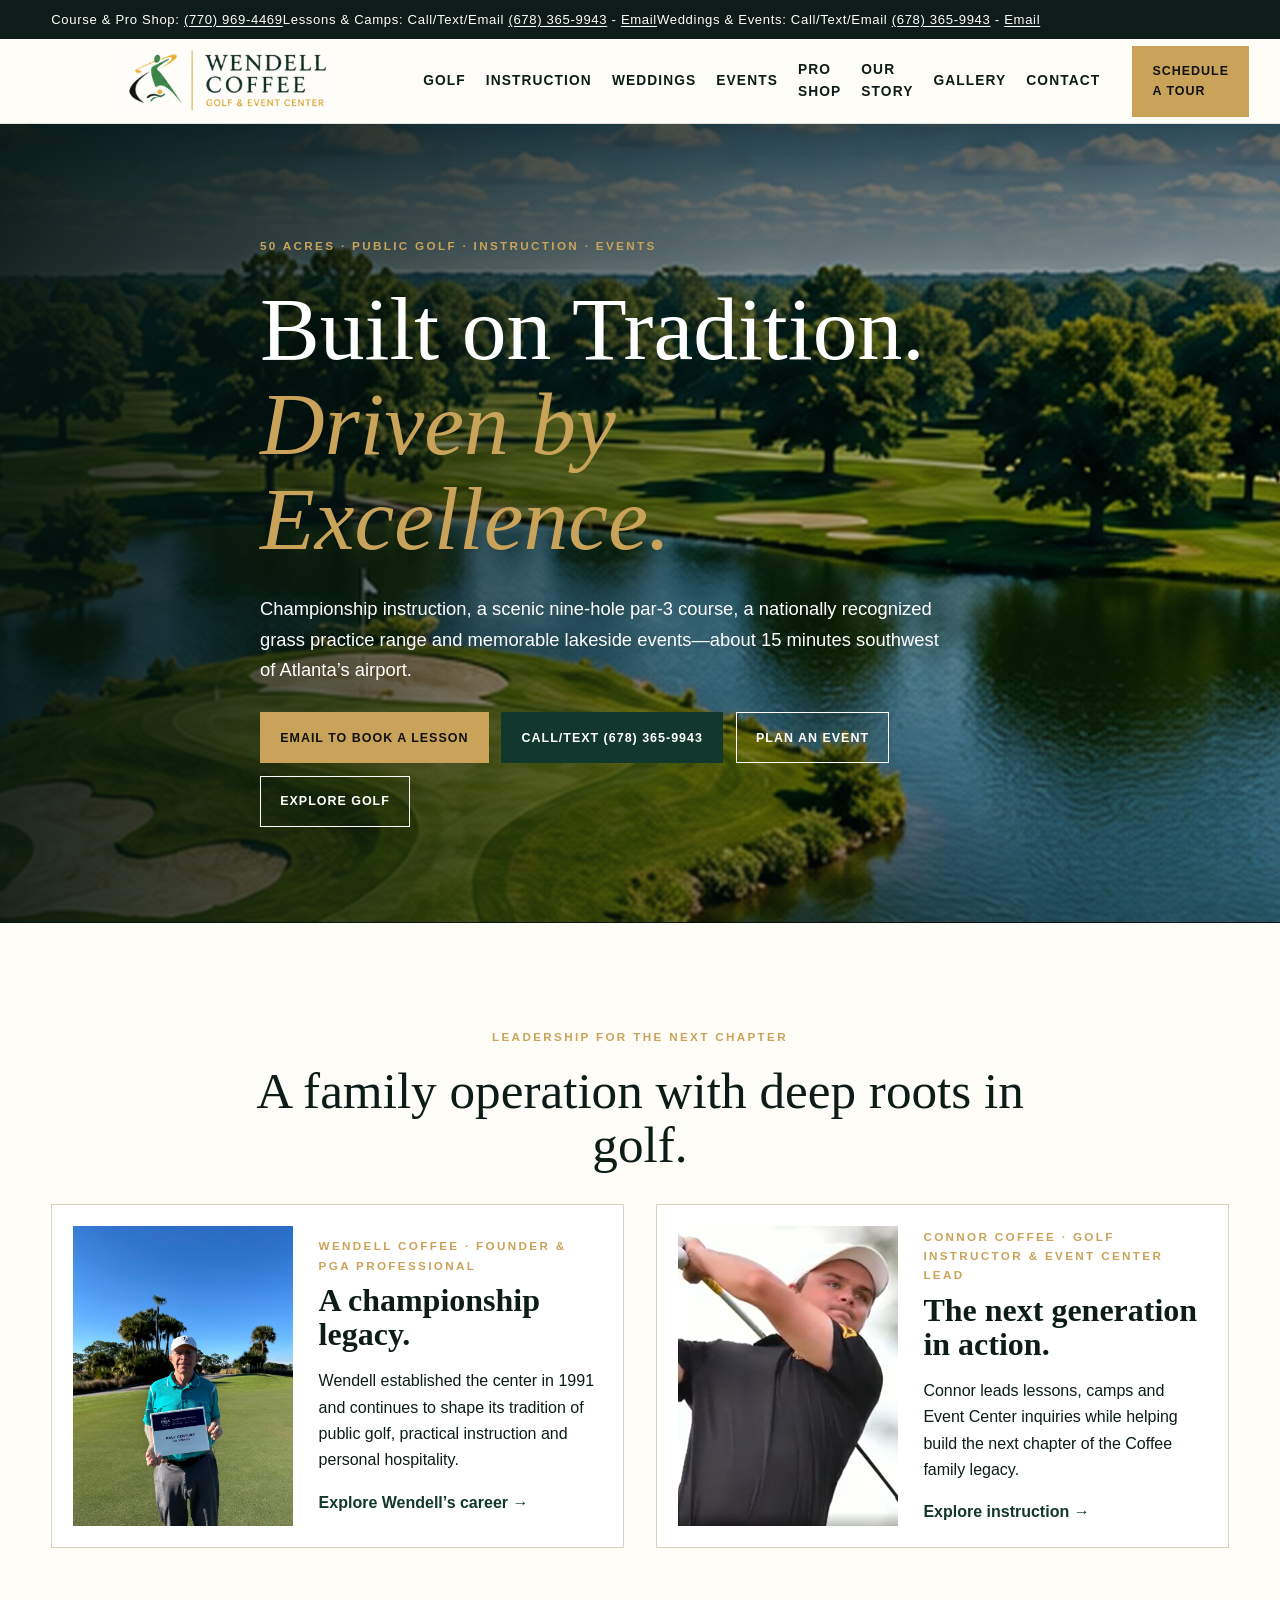
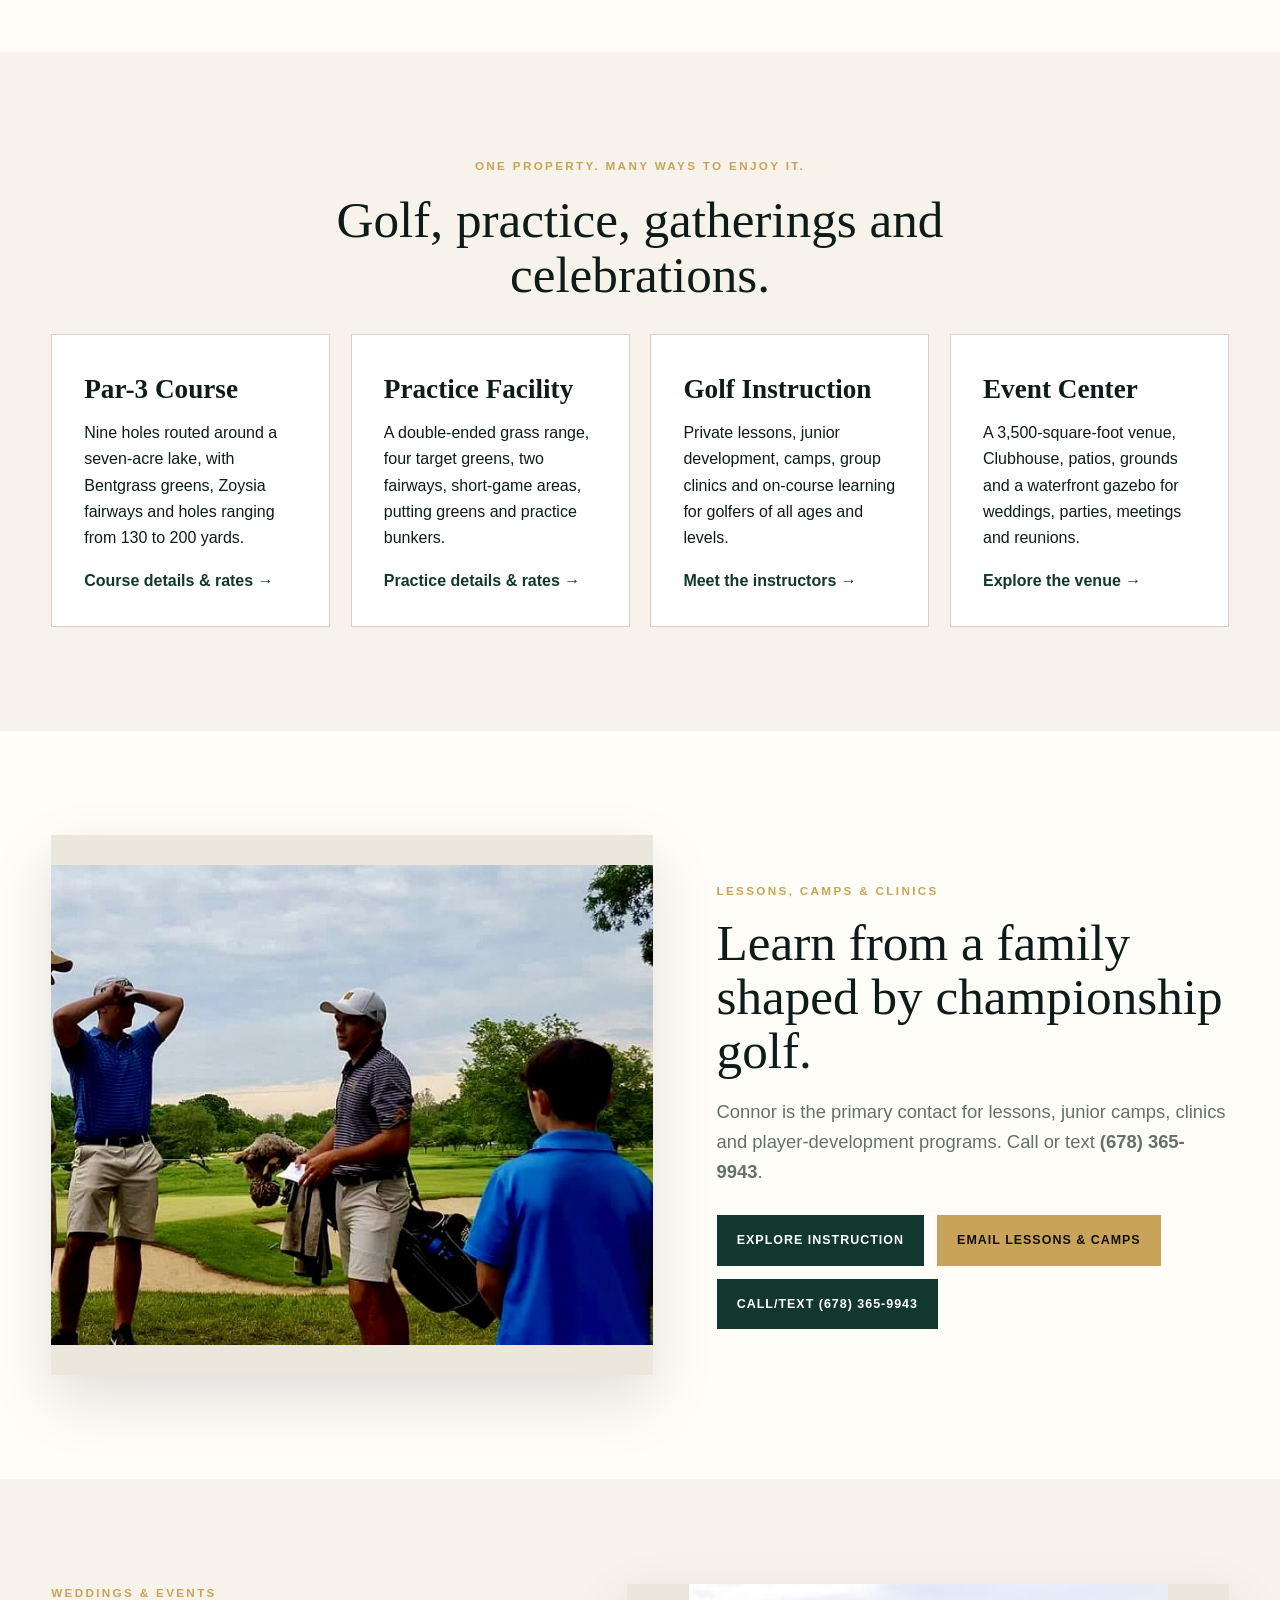
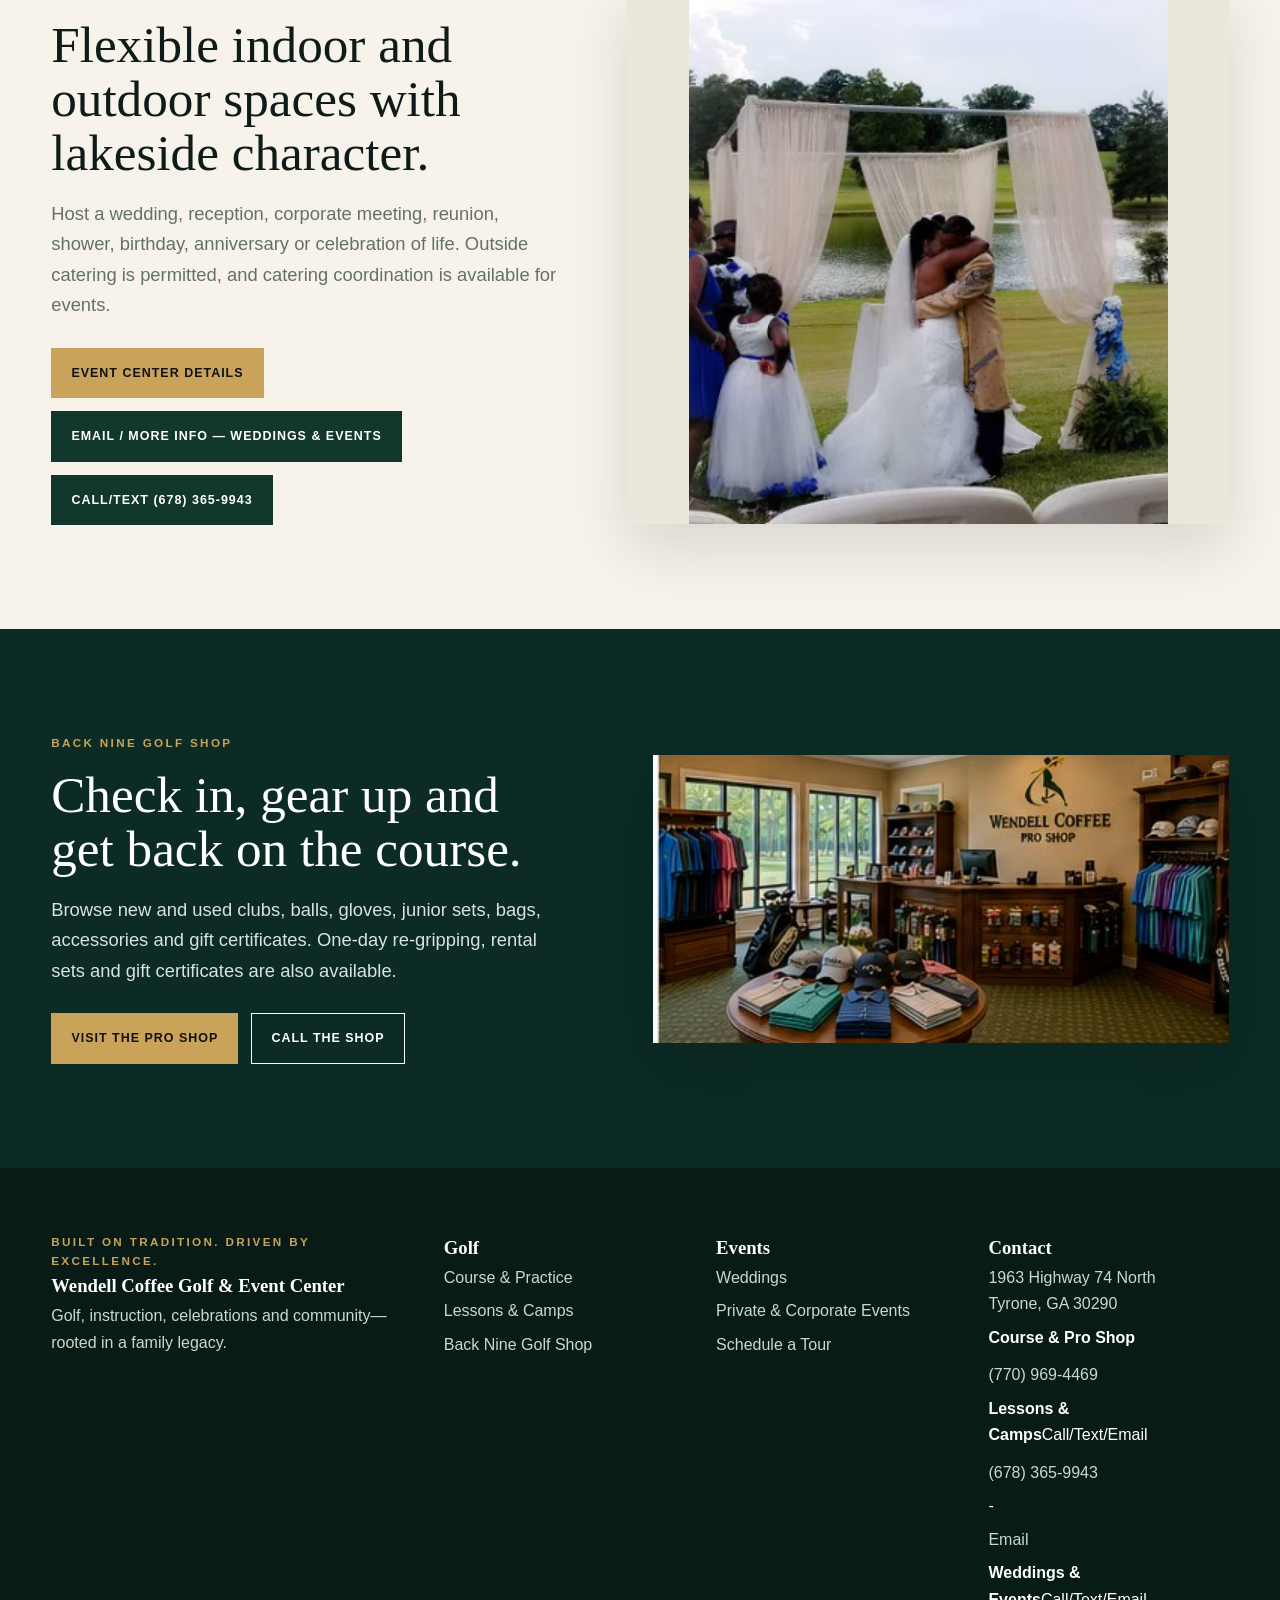
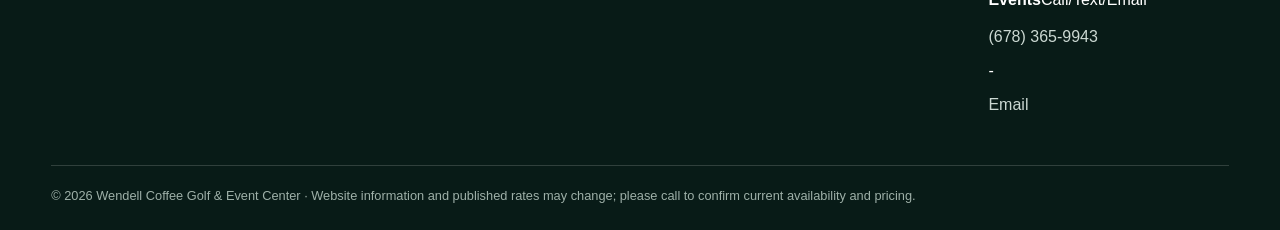
==== commit b01e5acf: "Update website HTML to Project Legacy v23" ====
--- a/index.html
+++ b/index.html
@@ -1,6 +1,6 @@
-<!doctype html><html lang="en"><head><meta charset="utf-8"><meta name="viewport" content="width=device-width,initial-scale=1"><title>Wendell Coffee Golf & Event Center | Tyrone, Georgia</title><meta name="description" content="Public par-3 golf, grass practice range, golf instruction, weddings and private events in Tyrone, Georgia."><link rel="stylesheet" href="assets/css/site.css?v=14"></head><body class=""><div class="top"><div class="wrap"><span>1963 Highway 74 North · Tyrone, Georgia 30290</span><span>Course & Pro Shop: <a href="tel:17709694469">(770) 969-4469</a> · Lessons & Events: <a href="tel:16783659943">(678) 365-9943</a></span></div></div><header class="header"><div class="wrap nav"><a class="brand brand-option3" href="index.html"><img src="assets/images/logo-option3-approved.png" alt="Wendell Coffee Golf &amp; Event Center"></a><button class="menuBtn" aria-label="Open navigation">Menu</button><nav class="links"><a href="golf.html">Golf</a><a href="academy.html">Instruction</a><a href="weddings.html">Weddings</a><a href="events.html">Events</a><a href="pro-shop.html">Pro Shop</a><a href="legacy.html">Our Story</a><a href="gallery.html">Gallery</a><a href="contact.html">Contact</a></nav><a class="btn gold" href="tel:16783659943">Call Connor</a></div></header><section class="hero hero-v4" style="background-image:url('assets/images/par3-hero-ai.jpg')"><div class="wrap content"><div class="eyebrow">50 acres · Public golf · Instruction · Events</div><h1>Built on Tradition.<br><em>Driven by Excellence.</em></h1><p>Championship instruction, a scenic nine-hole par-3 course, a nationally recognized grass practice range and memorable lakeside events—about 15 minutes southwest of Atlanta’s airport.</p><div class="actions"><a class="btn gold" href="tel:16783659943">Book a Lesson</a><a class="btn light" href="events.html">Plan an Event</a><a class="btn light" href="golf.html">Explore Golf</a></div></div></section>
+<!doctype html><html lang="en"><head><meta charset="utf-8"><meta name="viewport" content="width=device-width,initial-scale=1"><title>Wendell Coffee Golf & Event Center | Tyrone, Georgia</title><meta name="description" content="Public par-3 golf, grass practice range, golf instruction, weddings and private events in Tyrone, Georgia."><link rel="stylesheet" href="assets/css/site.css?v=23"></head><body class=""><div class="top"><div class="wrap"><div class="top-contact"><span>Course &amp; Pro Shop: <a href="tel:17709694469">(770) 969-4469</a></span><span>Lessons &amp; Camps: Call/Text/Email <a href="tel:16783659943">(678) 365-9943</a> - <a href="mailto:connor.coffee.golf.lessons@gmail.com?subject=Lessons%20or%20Camp%20Inquiry">Email</a></span><span>Weddings &amp; Events: Call/Text/Email <a href="tel:16783659943">(678) 365-9943</a> - <a href="mailto:coffee.event.center@gmail.com?subject=Wedding%20or%20Event%20Inquiry">Email</a></span></div></div></div><header class="header"><div class="wrap nav"><a class="brand brand-option3" href="index.html"><img src="assets/images/logo-option3-approved.png" alt="Wendell Coffee Golf &amp; Event Center"></a><button class="menuBtn" aria-label="Open navigation">Menu</button><nav class="links"><a href="golf.html">Golf</a><a href="academy.html">Instruction</a><a href="weddings.html">Weddings</a><a href="events.html">Events</a><a href="pro-shop.html">Pro Shop</a><a href="legacy.html">Our Story</a><a href="gallery.html">Gallery</a><a href="contact.html">Contact</a></nav><a class="btn gold" href="mailto:coffee.event.center@gmail.com?subject=Schedule%20a%20Tour">Schedule a Tour</a></div></header><section class="hero hero-v4" style="background-image:url('assets/images/par3-hero-ai.jpg')"><div class="wrap content"><div class="eyebrow">50 acres · Public golf · Instruction · Events</div><h1>Built on Tradition.<br><em>Driven by Excellence.</em></h1><p>Championship instruction, a scenic nine-hole par-3 course, a nationally recognized grass practice range and memorable lakeside events—about 15 minutes southwest of Atlanta’s airport.</p><div class="actions"><a class="btn gold" href="mailto:connor.coffee.golf.lessons@gmail.com?subject=Golf%20Lesson%20Inquiry">Email to Book a Lesson</a><a class="btn dark" href="tel:16783659943">Call/Text (678) 365-9943</a><a class="btn light" href="events.html">Plan an Event</a><a class="btn light" href="golf.html">Explore Golf</a></div></div></section>
 <section class="section"><div class="wrap"><div class="eyebrow center">Leadership for the next chapter</div><h2 class="center headline">A family operation with deep roots in golf.</h2><div class="profile-grid"><article class="profile-card"><img src="assets/images/wendell-2026.jpg" alt="Wendell Coffee"><div><div class="eyebrow">Wendell Coffee · Founder & PGA Professional</div><h3>A championship legacy.</h3><p>Wendell established the center in 1991 and continues to shape its tradition of public golf, practical instruction and personal hospitality.</p><a class="textlink" href="legacy.html#wendell">Explore Wendell’s career →</a></div></article><article class="profile-card"><img src="assets/images/connor-action-new.png" alt="Connor Coffee"><div><div class="eyebrow">Connor Coffee · Golf Instructor & Event Center Lead</div><h3>The next generation in action.</h3><p>Connor leads lessons, camps and Event Center inquiries while helping build the next chapter of the Coffee family legacy.</p><a class="textlink" href="academy.html">Explore instruction →</a></div></article></div></div></section>
 <section class="section soft"><div class="wrap"><div class="eyebrow center">One property. Many ways to enjoy it.</div><h2 class="center headline">Golf, practice, gatherings and celebrations.</h2><div class="cards four"><article class="card"><h3>Par-3 Course</h3><p>Nine holes routed around a seven-acre lake, with Bentgrass greens, Zoysia fairways and holes ranging from 130 to 200 yards.</p><a class="textlink" href="golf.html">Course details & rates →</a></article><article class="card"><h3>Practice Facility</h3><p>A double-ended grass range, four target greens, two fairways, short-game areas, putting greens and practice bunkers.</p><a class="textlink" href="golf.html#range">Practice details & rates →</a></article><article class="card"><h3>Golf Instruction</h3><p>Private lessons, junior development, camps, group clinics and on-course learning for golfers of all ages and levels.</p><a class="textlink" href="academy.html">Meet the instructors →</a></article><article class="card"><h3>Event Center</h3><p>A 3,500-square-foot venue, Clubhouse, patios, grounds and a waterfront gazebo for weddings, parties, meetings and reunions.</p><a class="textlink" href="events.html">Explore the venue →</a></article></div></div></section>
-<section class="section"><div class="wrap media-feature"><div class="media-frame contain"><img src="assets/images/connor-hero.jpg" alt="Golf instruction with Connor Coffee"></div><div><div class="eyebrow">Lessons, camps & clinics</div><h2>Learn from a family shaped by championship golf.</h2><p class="lead">Connor is the primary contact for lessons, junior camps, clinics and player-development programs. Call or text <a href="tel:16783659943"><strong>(678) 365-9943</strong></a>.</p><div class="actions"><a class="btn dark" href="academy.html">Explore Instruction</a><a class="btn gold" href="tel:16783659943">Call Connor</a></div></div></div></section>
-<section class="section soft"><div class="wrap media-feature reverse"><div><div class="eyebrow">Weddings & events</div><h2>Flexible indoor and outdoor spaces with lakeside character.</h2><p class="lead">Host a wedding, reception, corporate meeting, reunion, shower, birthday, anniversary or celebration of life. Outside catering is permitted, and catering coordination is available for events.</p><div class="actions"><a class="btn gold" href="events.html">Event Center Details</a><a class="btn dark" href="tel:16783659943">Call Connor</a></div></div><div class="media-frame contain"><img src="assets/images/wedding-lake-new.png" alt="Lakeside wedding ceremony"></div></div></section>
-<section class="section dark"><div class="wrap split reverse"><div><div class="eyebrow">Back Nine Golf Shop</div><h2>Check in, gear up and get back on the course.</h2><p class="lead">Browse new and used clubs, balls, gloves, junior sets, bags, accessories and gift certificates. One-day re-gripping, rental sets and gift certificates are also available.</p><div class="actions"><a class="btn gold" href="pro-shop.html">Visit the Pro Shop</a><a class="btn light" href="tel:17709694469">Call the Shop</a></div></div><img class="wide" src="assets/images/proshop-interior.jpg" alt="Back Nine Golf Shop"></div></section><footer class="footer"><div class="wrap"><div class="footergrid"><div><div class="eyebrow">Built on Tradition. Driven by Excellence.</div><h3>Wendell Coffee Golf &amp; Event Center</h3><p>Golf, instruction, celebrations and community—rooted in a family legacy.</p></div><div><h3>Golf</h3><a href="golf.html">Course & Practice</a><a href="academy.html">Lessons & Camps</a><a href="pro-shop.html">Back Nine Golf Shop</a></div><div><h3>Events</h3><a href="weddings.html">Weddings</a><a href="events.html">Private & Corporate Events</a><a href="contact.html">Schedule a Tour</a></div><div><h3>Contact</h3><p>1963 Highway 74 North<br>Tyrone, GA 30290</p><a href="tel:17709694469">Course & Shop: (770) 969-4469</a><a href="tel:16783659943">Lessons & Events: (678) 365-9943</a></div></div><div class="copy">© 2026 Wendell Coffee Golf & Event Center · Website information and published rates may change; please call to confirm current availability and pricing.</div></div></footer><div class="mobileCta"><a class="btn gold" href="tel:16783659943">Call Connor</a></div><script src="assets/js/site.js?v=14"></script></body></html>+<section class="section"><div class="wrap media-feature"><div class="media-frame contain"><img src="assets/images/connor-hero.jpg" alt="Golf instruction with Connor Coffee"></div><div><div class="eyebrow">Lessons, camps & clinics</div><h2>Learn from a family shaped by championship golf.</h2><p class="lead">Connor is the primary contact for lessons, junior camps, clinics and player-development programs. Call or text <a href="tel:16783659943"><strong>(678) 365-9943</strong></a>.</p><div class="actions"><a class="btn dark" href="academy.html">Explore Instruction</a><a class="btn gold" href="mailto:connor.coffee.golf.lessons@gmail.com?subject=Lessons%20or%20Camp%20Inquiry">Email Lessons &amp; Camps</a><a class="btn dark" href="tel:16783659943">Call/Text (678) 365-9943</a></div></div></div></section>
+<section class="section soft"><div class="wrap media-feature reverse"><div><div class="eyebrow">Weddings & events</div><h2>Flexible indoor and outdoor spaces with lakeside character.</h2><p class="lead">Host a wedding, reception, corporate meeting, reunion, shower, birthday, anniversary or celebration of life. Outside catering is permitted, and catering coordination is available for events.</p><div class="actions"><a class="btn gold" href="events.html">Event Center Details</a><a class="btn dark" href="mailto:coffee.event.center@gmail.com?subject=Wedding%20or%20Event%20Inquiry">Email / More Info — Weddings &amp; Events</a><a class="btn dark" href="tel:16783659943">Call/Text (678) 365-9943</a></div></div><div class="media-frame contain"><img src="assets/images/wedding-lake-new.png" alt="Lakeside wedding ceremony"></div></div></section>
+<section class="section dark"><div class="wrap split reverse"><div><div class="eyebrow">Back Nine Golf Shop</div><h2>Check in, gear up and get back on the course.</h2><p class="lead">Browse new and used clubs, balls, gloves, junior sets, bags, accessories and gift certificates. One-day re-gripping, rental sets and gift certificates are also available.</p><div class="actions"><a class="btn gold" href="pro-shop.html">Visit the Pro Shop</a><a class="btn light" href="tel:17709694469">Call the Shop</a></div></div><img class="wide" src="assets/images/proshop-interior.jpg" alt="Back Nine Golf Shop"></div></section><footer class="footer"><div class="wrap"><div class="footergrid"><div><div class="eyebrow">Built on Tradition. Driven by Excellence.</div><h3>Wendell Coffee Golf &amp; Event Center</h3><p>Golf, instruction, celebrations and community—rooted in a family legacy.</p></div><div><h3>Golf</h3><a href="golf.html">Course &amp; Practice</a><a href="academy.html">Lessons &amp; Camps</a><a href="pro-shop.html">Back Nine Golf Shop</a></div><div><h3>Events</h3><a href="weddings.html">Weddings</a><a href="events.html">Private &amp; Corporate Events</a><a href="contact.html">Schedule a Tour</a></div><div><h3>Contact</h3><p>1963 Highway 74 North<br>Tyrone, GA 30290</p><div class="footer-contact"><div><strong>Course &amp; Pro Shop</strong><a href="tel:17709694469">(770) 969-4469</a></div><div><strong>Lessons &amp; Camps</strong><span>Call/Text/Email <a href="tel:16783659943">(678) 365-9943</a> - <a href="mailto:connor.coffee.golf.lessons@gmail.com?subject=Lessons%20or%20Camp%20Inquiry">Email</a></span></div><div><strong>Weddings &amp; Events</strong><span>Call/Text/Email <a href="tel:16783659943">(678) 365-9943</a> - <a href="mailto:coffee.event.center@gmail.com?subject=Wedding%20or%20Event%20Inquiry">Email</a></span></div></div></div></div><div class="copy">© 2026 Wendell Coffee Golf &amp; Event Center · Website information and published rates may change; please call to confirm current availability and pricing.</div></div></footer><div class="mobileCta"><a class="btn gold" href="mailto:coffee.event.center@gmail.com?subject=Schedule%20a%20Tour">Schedule a Tour</a></div><script src="assets/js/site.js?v=23"></script></body></html>
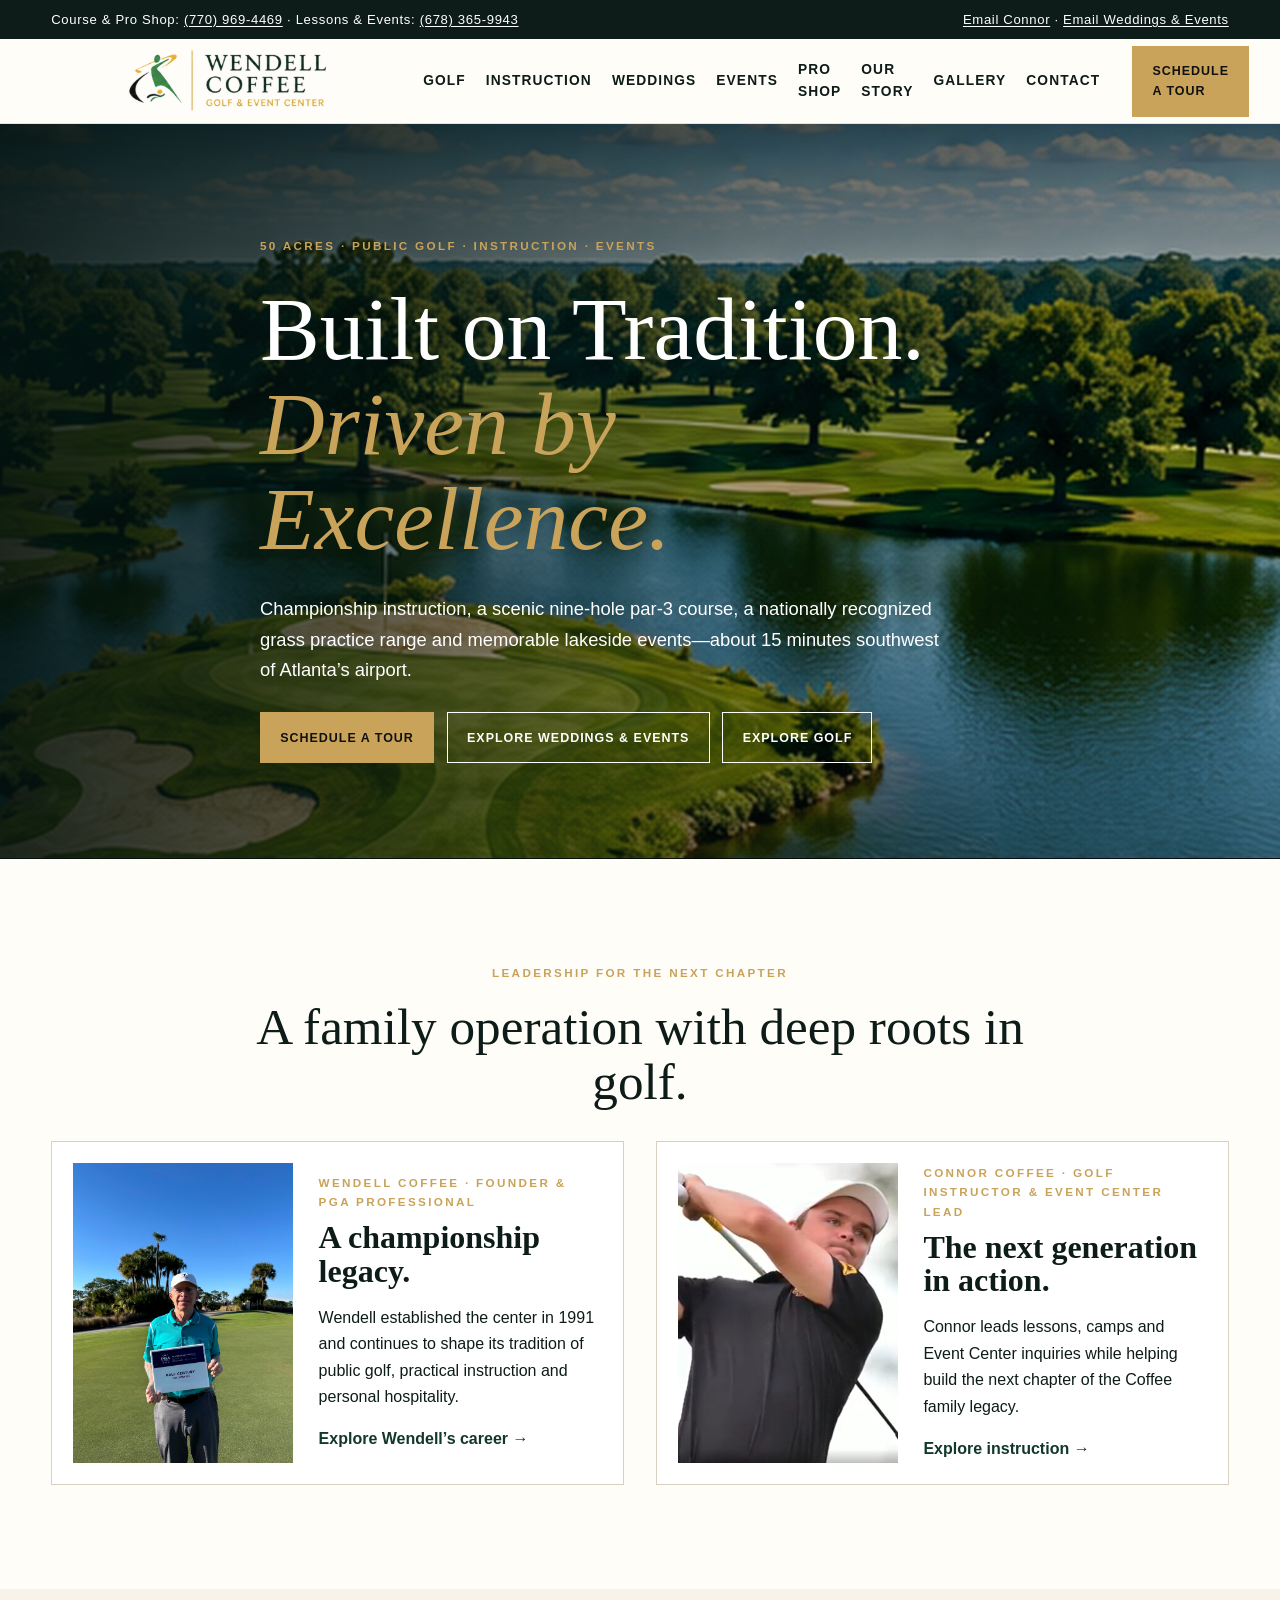
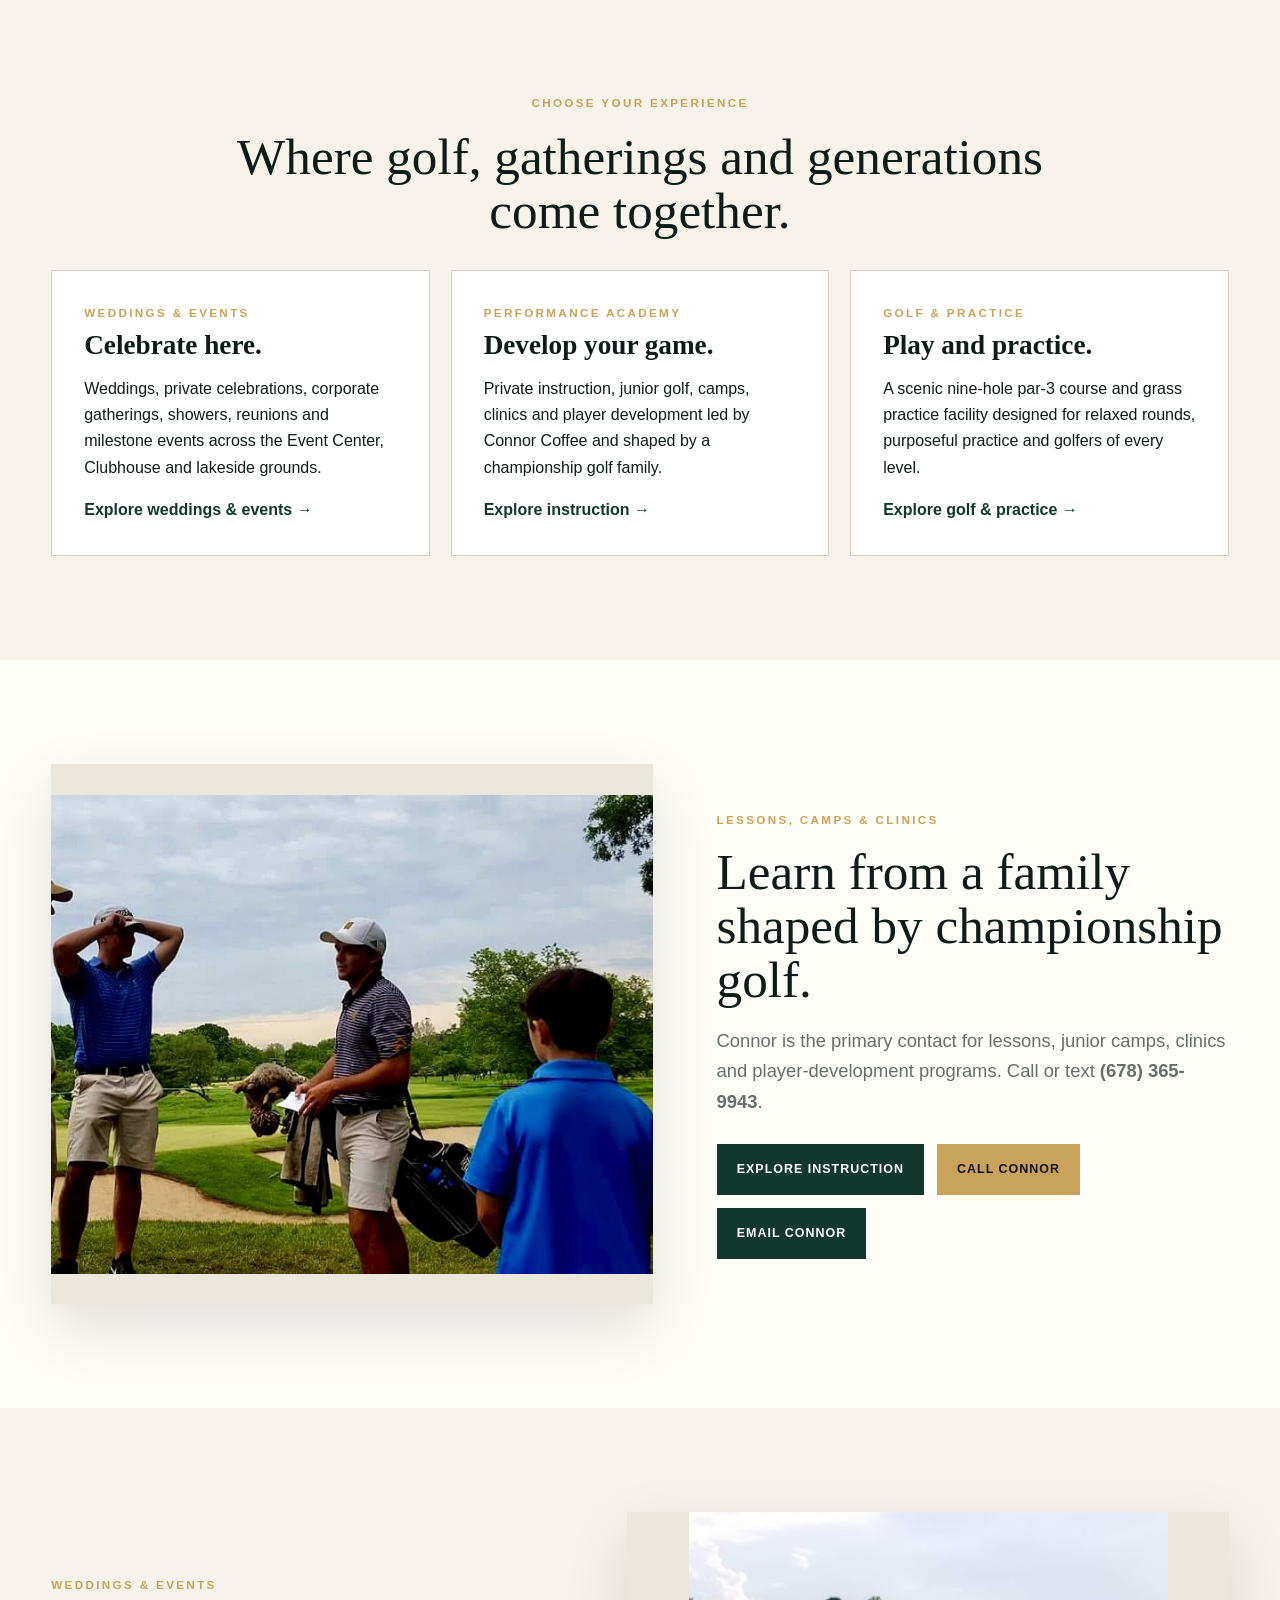
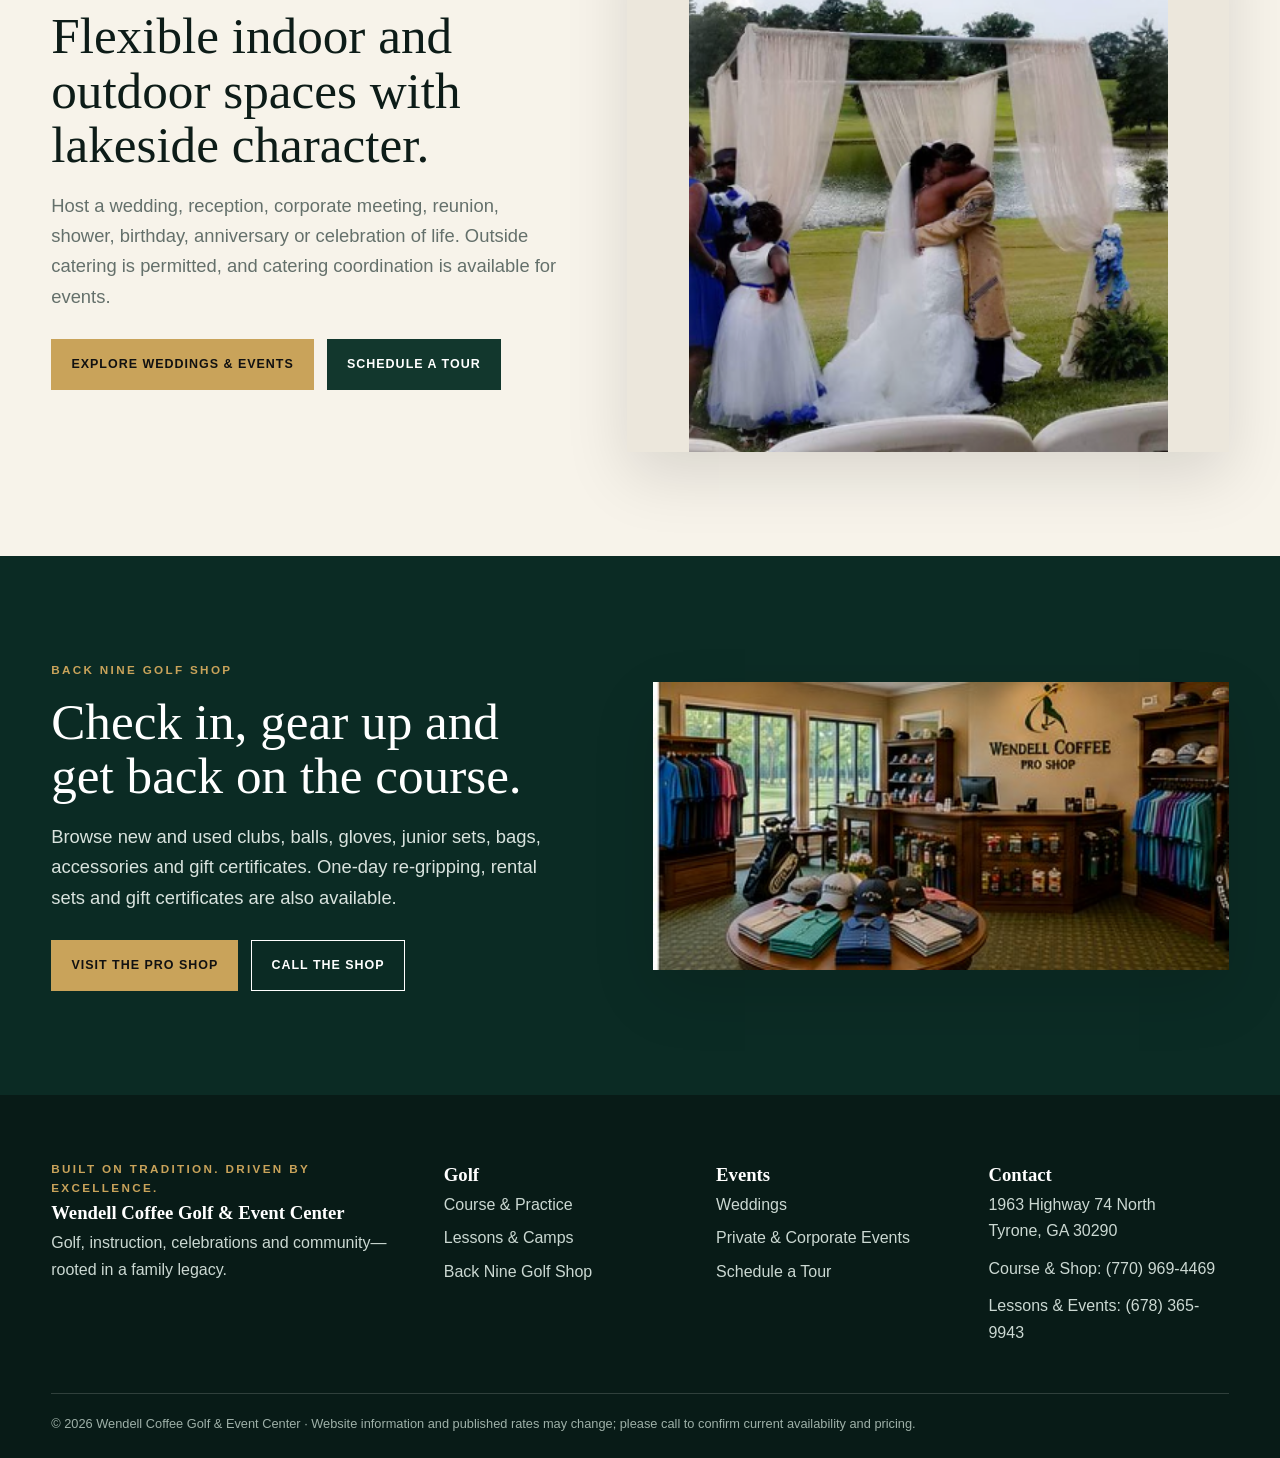
==== commit d8130bb7: "Update website to Project Legacy v27" ====
--- a/index.html
+++ b/index.html
@@ -1,6 +1,6 @@
-<!doctype html><html lang="en"><head><meta charset="utf-8"><meta name="viewport" content="width=device-width,initial-scale=1"><title>Wendell Coffee Golf & Event Center | Tyrone, Georgia</title><meta name="description" content="Public par-3 golf, grass practice range, golf instruction, weddings and private events in Tyrone, Georgia."><link rel="stylesheet" href="assets/css/site.css?v=23"></head><body class=""><div class="top"><div class="wrap"><div class="top-contact"><span>Course &amp; Pro Shop: <a href="tel:17709694469">(770) 969-4469</a></span><span>Lessons &amp; Camps: Call/Text/Email <a href="tel:16783659943">(678) 365-9943</a> - <a href="mailto:connor.coffee.golf.lessons@gmail.com?subject=Lessons%20or%20Camp%20Inquiry">Email</a></span><span>Weddings &amp; Events: Call/Text/Email <a href="tel:16783659943">(678) 365-9943</a> - <a href="mailto:coffee.event.center@gmail.com?subject=Wedding%20or%20Event%20Inquiry">Email</a></span></div></div></div><header class="header"><div class="wrap nav"><a class="brand brand-option3" href="index.html"><img src="assets/images/logo-option3-approved.png" alt="Wendell Coffee Golf &amp; Event Center"></a><button class="menuBtn" aria-label="Open navigation">Menu</button><nav class="links"><a href="golf.html">Golf</a><a href="academy.html">Instruction</a><a href="weddings.html">Weddings</a><a href="events.html">Events</a><a href="pro-shop.html">Pro Shop</a><a href="legacy.html">Our Story</a><a href="gallery.html">Gallery</a><a href="contact.html">Contact</a></nav><a class="btn gold" href="mailto:coffee.event.center@gmail.com?subject=Schedule%20a%20Tour">Schedule a Tour</a></div></header><section class="hero hero-v4" style="background-image:url('assets/images/par3-hero-ai.jpg')"><div class="wrap content"><div class="eyebrow">50 acres · Public golf · Instruction · Events</div><h1>Built on Tradition.<br><em>Driven by Excellence.</em></h1><p>Championship instruction, a scenic nine-hole par-3 course, a nationally recognized grass practice range and memorable lakeside events—about 15 minutes southwest of Atlanta’s airport.</p><div class="actions"><a class="btn gold" href="mailto:connor.coffee.golf.lessons@gmail.com?subject=Golf%20Lesson%20Inquiry">Email to Book a Lesson</a><a class="btn dark" href="tel:16783659943">Call/Text (678) 365-9943</a><a class="btn light" href="events.html">Plan an Event</a><a class="btn light" href="golf.html">Explore Golf</a></div></div></section>
+<!doctype html><html lang="en"><head><meta charset="utf-8"><meta name="viewport" content="width=device-width,initial-scale=1"><title>Wendell Coffee Golf & Event Center | Tyrone, Georgia</title><meta name="description" content="Public par-3 golf, grass practice range, golf instruction, weddings and private events in Tyrone, Georgia."><link rel="stylesheet" href="assets/css/site.css?v=25"></head><body class=""><div class="top"><div class="wrap"><span>Course & Pro Shop: <a href="tel:17709694469">(770) 969-4469</a> · Lessons & Events: <a href="tel:16783659943">(678) 365-9943</a></span><span><a href="mailto:connor.coffee.golf.lessons@gmail.com">Email Connor</a> · <a href="mailto:coffee.event.center@gmail.com">Email Weddings & Events</a></span></div></div><header class="header"><div class="wrap nav"><a class="brand brand-option3" href="index.html"><img src="assets/images/logo-option3-approved.png" alt="Wendell Coffee Golf &amp; Event Center"></a><button class="menuBtn" aria-label="Open navigation">Menu</button><nav class="links"><a href="golf.html">Golf</a><a href="academy.html">Instruction</a><a href="weddings.html">Weddings</a><a href="events.html">Events</a><a href="pro-shop.html">Pro Shop</a><a href="legacy.html">Our Story</a><a href="gallery.html">Gallery</a><a href="contact.html">Contact</a></nav><a class="btn gold" href="contact.html#inquiry">Schedule a Tour</a></div></header><section class="hero hero-v4" style="background-image:url('assets/images/par3-hero-ai.jpg')"><div class="wrap content"><div class="eyebrow">50 acres · Public golf · Instruction · Events</div><h1>Built on Tradition.<br><em>Driven by Excellence.</em></h1><p>Championship instruction, a scenic nine-hole par-3 course, a nationally recognized grass practice range and memorable lakeside events—about 15 minutes southwest of Atlanta’s airport.</p><div class="actions"><a class="btn gold" href="contact.html#inquiry">Schedule a Tour</a><a class="btn light" href="events.html">Explore Weddings &amp; Events</a><a class="btn light" href="golf.html">Explore Golf</a></div></div></section>
 <section class="section"><div class="wrap"><div class="eyebrow center">Leadership for the next chapter</div><h2 class="center headline">A family operation with deep roots in golf.</h2><div class="profile-grid"><article class="profile-card"><img src="assets/images/wendell-2026.jpg" alt="Wendell Coffee"><div><div class="eyebrow">Wendell Coffee · Founder & PGA Professional</div><h3>A championship legacy.</h3><p>Wendell established the center in 1991 and continues to shape its tradition of public golf, practical instruction and personal hospitality.</p><a class="textlink" href="legacy.html#wendell">Explore Wendell’s career →</a></div></article><article class="profile-card"><img src="assets/images/connor-action-new.png" alt="Connor Coffee"><div><div class="eyebrow">Connor Coffee · Golf Instructor & Event Center Lead</div><h3>The next generation in action.</h3><p>Connor leads lessons, camps and Event Center inquiries while helping build the next chapter of the Coffee family legacy.</p><a class="textlink" href="academy.html">Explore instruction →</a></div></article></div></div></section>
-<section class="section soft"><div class="wrap"><div class="eyebrow center">One property. Many ways to enjoy it.</div><h2 class="center headline">Golf, practice, gatherings and celebrations.</h2><div class="cards four"><article class="card"><h3>Par-3 Course</h3><p>Nine holes routed around a seven-acre lake, with Bentgrass greens, Zoysia fairways and holes ranging from 130 to 200 yards.</p><a class="textlink" href="golf.html">Course details & rates →</a></article><article class="card"><h3>Practice Facility</h3><p>A double-ended grass range, four target greens, two fairways, short-game areas, putting greens and practice bunkers.</p><a class="textlink" href="golf.html#range">Practice details & rates →</a></article><article class="card"><h3>Golf Instruction</h3><p>Private lessons, junior development, camps, group clinics and on-course learning for golfers of all ages and levels.</p><a class="textlink" href="academy.html">Meet the instructors →</a></article><article class="card"><h3>Event Center</h3><p>A 3,500-square-foot venue, Clubhouse, patios, grounds and a waterfront gazebo for weddings, parties, meetings and reunions.</p><a class="textlink" href="events.html">Explore the venue →</a></article></div></div></section>
-<section class="section"><div class="wrap media-feature"><div class="media-frame contain"><img src="assets/images/connor-hero.jpg" alt="Golf instruction with Connor Coffee"></div><div><div class="eyebrow">Lessons, camps & clinics</div><h2>Learn from a family shaped by championship golf.</h2><p class="lead">Connor is the primary contact for lessons, junior camps, clinics and player-development programs. Call or text <a href="tel:16783659943"><strong>(678) 365-9943</strong></a>.</p><div class="actions"><a class="btn dark" href="academy.html">Explore Instruction</a><a class="btn gold" href="mailto:connor.coffee.golf.lessons@gmail.com?subject=Lessons%20or%20Camp%20Inquiry">Email Lessons &amp; Camps</a><a class="btn dark" href="tel:16783659943">Call/Text (678) 365-9943</a></div></div></div></section>
-<section class="section soft"><div class="wrap media-feature reverse"><div><div class="eyebrow">Weddings & events</div><h2>Flexible indoor and outdoor spaces with lakeside character.</h2><p class="lead">Host a wedding, reception, corporate meeting, reunion, shower, birthday, anniversary or celebration of life. Outside catering is permitted, and catering coordination is available for events.</p><div class="actions"><a class="btn gold" href="events.html">Event Center Details</a><a class="btn dark" href="mailto:coffee.event.center@gmail.com?subject=Wedding%20or%20Event%20Inquiry">Email / More Info — Weddings &amp; Events</a><a class="btn dark" href="tel:16783659943">Call/Text (678) 365-9943</a></div></div><div class="media-frame contain"><img src="assets/images/wedding-lake-new.png" alt="Lakeside wedding ceremony"></div></div></section>
-<section class="section dark"><div class="wrap split reverse"><div><div class="eyebrow">Back Nine Golf Shop</div><h2>Check in, gear up and get back on the course.</h2><p class="lead">Browse new and used clubs, balls, gloves, junior sets, bags, accessories and gift certificates. One-day re-gripping, rental sets and gift certificates are also available.</p><div class="actions"><a class="btn gold" href="pro-shop.html">Visit the Pro Shop</a><a class="btn light" href="tel:17709694469">Call the Shop</a></div></div><img class="wide" src="assets/images/proshop-interior.jpg" alt="Back Nine Golf Shop"></div></section><footer class="footer"><div class="wrap"><div class="footergrid"><div><div class="eyebrow">Built on Tradition. Driven by Excellence.</div><h3>Wendell Coffee Golf &amp; Event Center</h3><p>Golf, instruction, celebrations and community—rooted in a family legacy.</p></div><div><h3>Golf</h3><a href="golf.html">Course &amp; Practice</a><a href="academy.html">Lessons &amp; Camps</a><a href="pro-shop.html">Back Nine Golf Shop</a></div><div><h3>Events</h3><a href="weddings.html">Weddings</a><a href="events.html">Private &amp; Corporate Events</a><a href="contact.html">Schedule a Tour</a></div><div><h3>Contact</h3><p>1963 Highway 74 North<br>Tyrone, GA 30290</p><div class="footer-contact"><div><strong>Course &amp; Pro Shop</strong><a href="tel:17709694469">(770) 969-4469</a></div><div><strong>Lessons &amp; Camps</strong><span>Call/Text/Email <a href="tel:16783659943">(678) 365-9943</a> - <a href="mailto:connor.coffee.golf.lessons@gmail.com?subject=Lessons%20or%20Camp%20Inquiry">Email</a></span></div><div><strong>Weddings &amp; Events</strong><span>Call/Text/Email <a href="tel:16783659943">(678) 365-9943</a> - <a href="mailto:coffee.event.center@gmail.com?subject=Wedding%20or%20Event%20Inquiry">Email</a></span></div></div></div></div><div class="copy">© 2026 Wendell Coffee Golf &amp; Event Center · Website information and published rates may change; please call to confirm current availability and pricing.</div></div></footer><div class="mobileCta"><a class="btn gold" href="mailto:coffee.event.center@gmail.com?subject=Schedule%20a%20Tour">Schedule a Tour</a></div><script src="assets/js/site.js?v=23"></script></body></html>+<section class="section soft"><div class="wrap"><div class="eyebrow center">Choose your experience</div><h2 class="center headline">Where golf, gatherings and generations come together.</h2><div class="cards three experience-cards"><article class="card"><div class="eyebrow">Weddings &amp; Events</div><h3>Celebrate here.</h3><p>Weddings, private celebrations, corporate gatherings, showers, reunions and milestone events across the Event Center, Clubhouse and lakeside grounds.</p><a class="textlink" href="events.html">Explore weddings &amp; events →</a></article><article class="card"><div class="eyebrow">Performance Academy</div><h3>Develop your game.</h3><p>Private instruction, junior golf, camps, clinics and player development led by Connor Coffee and shaped by a championship golf family.</p><a class="textlink" href="academy.html">Explore instruction →</a></article><article class="card"><div class="eyebrow">Golf &amp; Practice</div><h3>Play and practice.</h3><p>A scenic nine-hole par-3 course and grass practice facility designed for relaxed rounds, purposeful practice and golfers of every level.</p><a class="textlink" href="golf.html">Explore golf &amp; practice →</a></article></div></div></section>
+<section class="section"><div class="wrap media-feature"><div class="media-frame contain"><img src="assets/images/connor-hero.jpg" alt="Golf instruction with Connor Coffee"></div><div><div class="eyebrow">Lessons, camps & clinics</div><h2>Learn from a family shaped by championship golf.</h2><p class="lead">Connor is the primary contact for lessons, junior camps, clinics and player-development programs. Call or text <a href="tel:16783659943"><strong>(678) 365-9943</strong></a>.</p><div class="actions"><a class="btn dark" href="academy.html">Explore Instruction</a><a class="btn gold" href="tel:16783659943">Call Connor</a><a class="btn dark" href="mailto:connor.coffee.golf.lessons@gmail.com">Email Connor</a></div></div></div></section>
+<section class="section soft"><div class="wrap media-feature reverse"><div><div class="eyebrow">Weddings & events</div><h2>Flexible indoor and outdoor spaces with lakeside character.</h2><p class="lead">Host a wedding, reception, corporate meeting, reunion, shower, birthday, anniversary or celebration of life. Outside catering is permitted, and catering coordination is available for events.</p><div class="actions"><a class="btn gold" href="events.html">Explore Weddings &amp; Events</a><a class="btn dark" href="contact.html#inquiry">Schedule a Tour</a></div></div><div class="media-frame contain"><img src="assets/images/wedding-lake-new.png" alt="Lakeside wedding ceremony"></div></div></section>
+<section class="section dark"><div class="wrap split reverse"><div><div class="eyebrow">Back Nine Golf Shop</div><h2>Check in, gear up and get back on the course.</h2><p class="lead">Browse new and used clubs, balls, gloves, junior sets, bags, accessories and gift certificates. One-day re-gripping, rental sets and gift certificates are also available.</p><div class="actions"><a class="btn gold" href="pro-shop.html">Visit the Pro Shop</a><a class="btn light" href="tel:17709694469">Call the Shop</a></div></div><img class="wide" src="assets/images/proshop-interior.jpg" alt="Back Nine Golf Shop"></div></section><footer class="footer"><div class="wrap"><div class="footergrid"><div><div class="eyebrow">Built on Tradition. Driven by Excellence.</div><h3>Wendell Coffee Golf &amp; Event Center</h3><p>Golf, instruction, celebrations and community—rooted in a family legacy.</p></div><div><h3>Golf</h3><a href="golf.html">Course & Practice</a><a href="academy.html">Lessons & Camps</a><a href="pro-shop.html">Back Nine Golf Shop</a></div><div><h3>Events</h3><a href="weddings.html">Weddings</a><a href="events.html">Private & Corporate Events</a><a href="contact.html">Schedule a Tour</a></div><div><h3>Contact</h3><p>1963 Highway 74 North<br>Tyrone, GA 30290</p><a href="tel:17709694469">Course & Shop: (770) 969-4469</a><a href="tel:16783659943">Lessons & Events: (678) 365-9943</a></div></div><div class="copy">© 2026 Wendell Coffee Golf & Event Center · Website information and published rates may change; please call to confirm current availability and pricing.</div></div></footer><div class="mobileCta"><a class="btn gold" href="tel:16783659943">Call Connor</a><a class="btn dark" href="mailto:connor.coffee.golf.lessons@gmail.com">Email Connor</a></div><script src="assets/js/site.js?v=25"></script></body></html>
